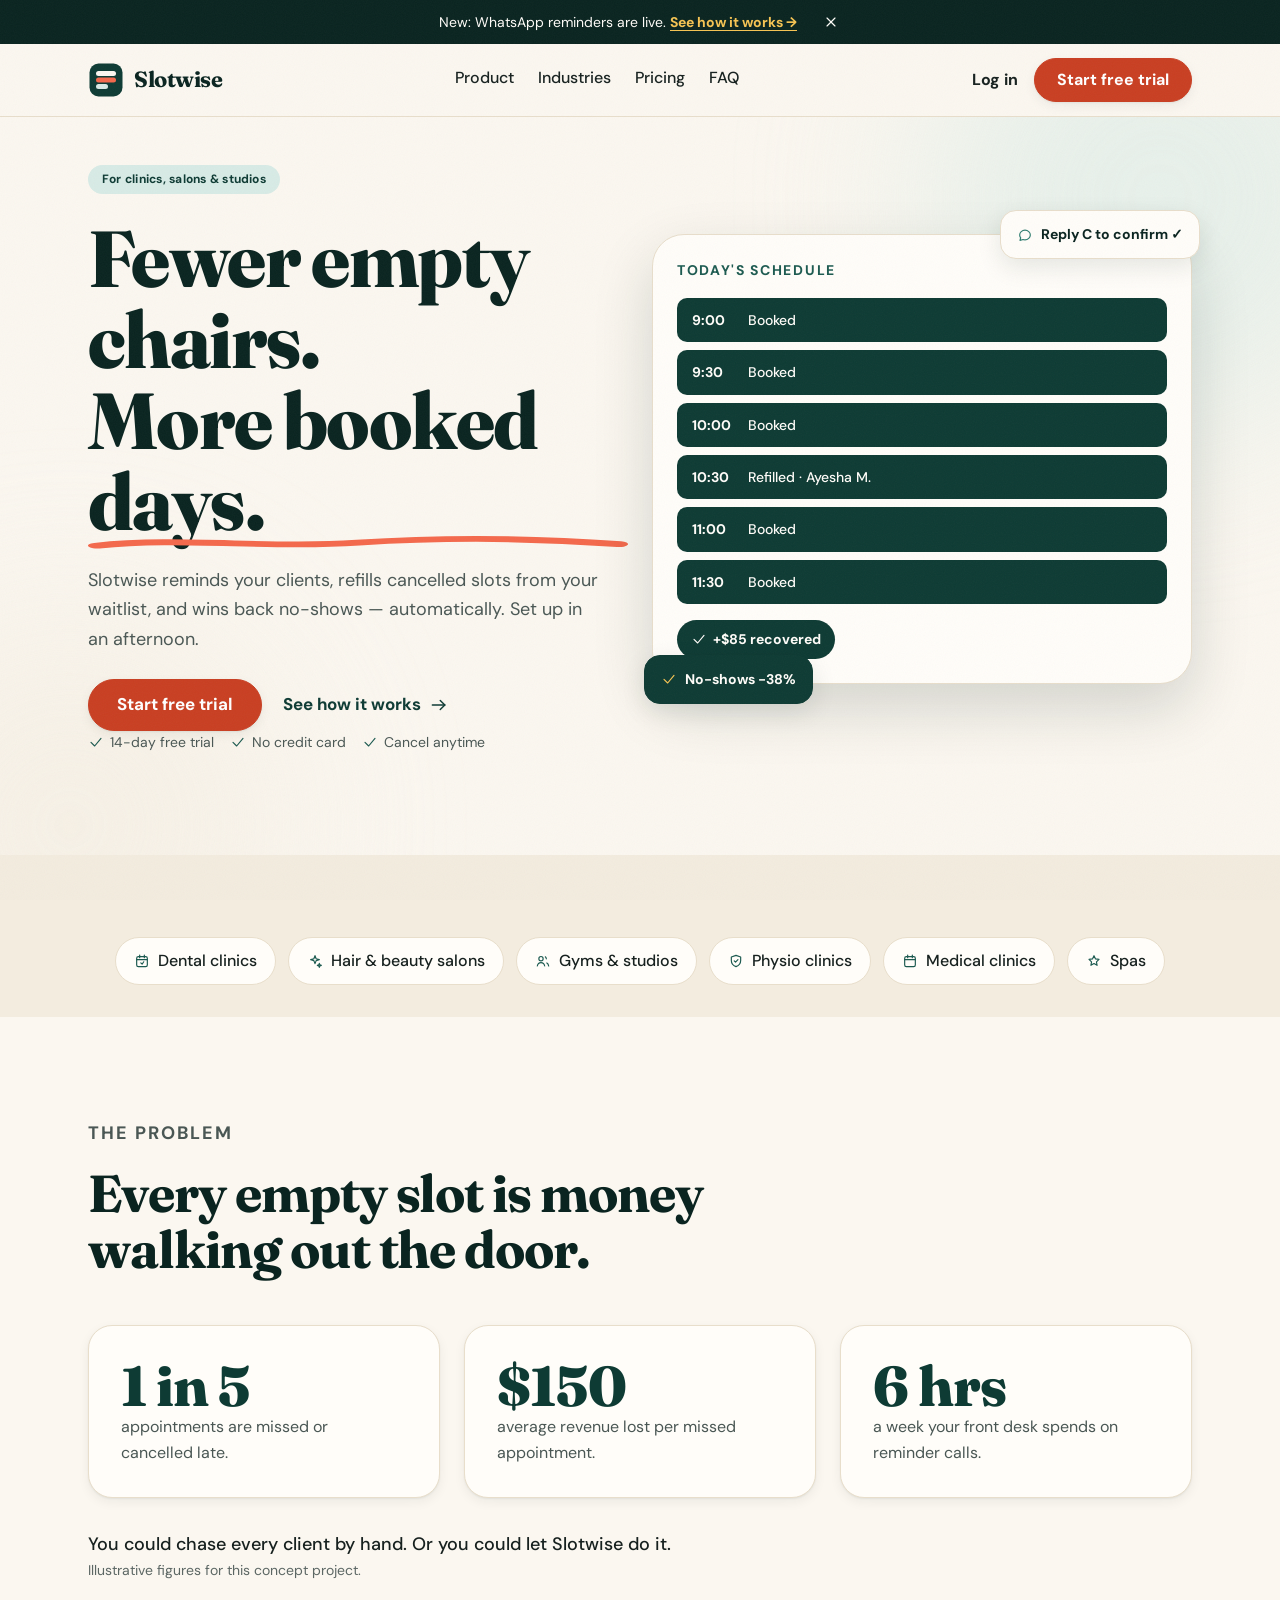
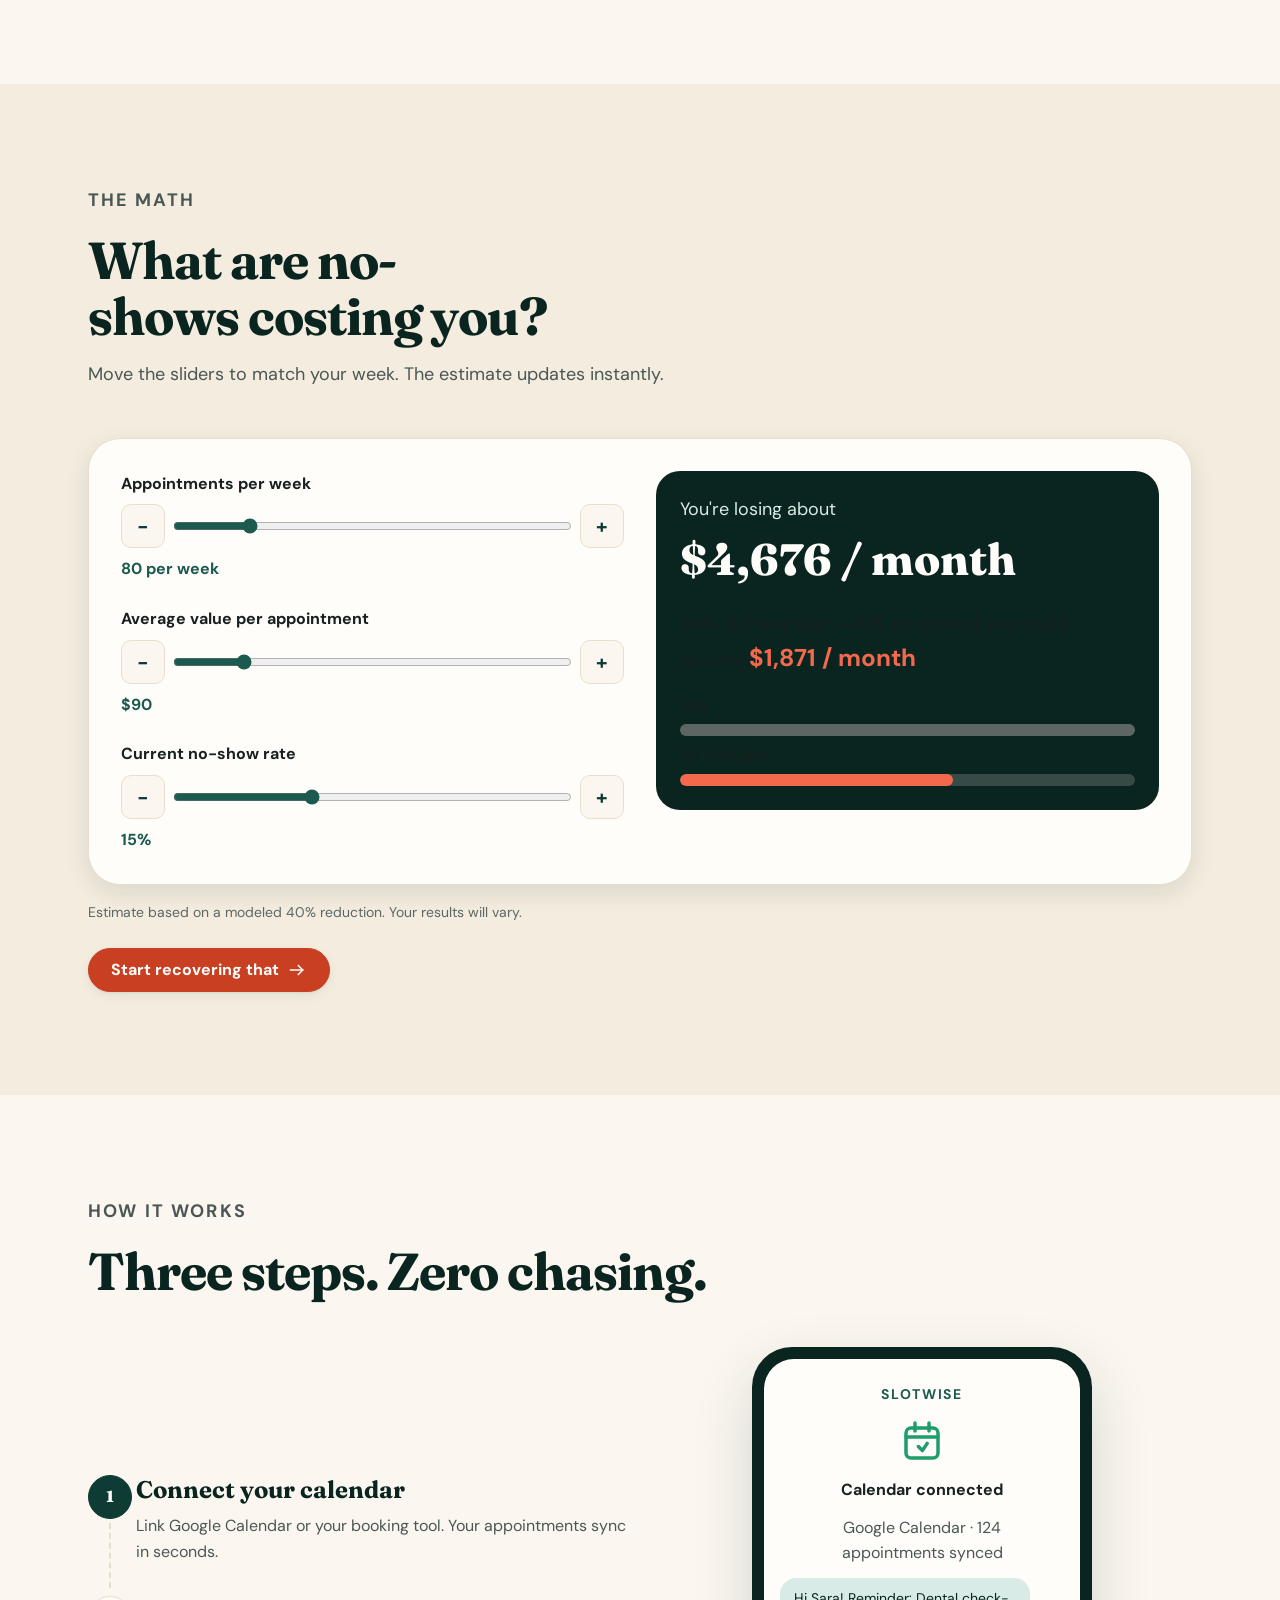
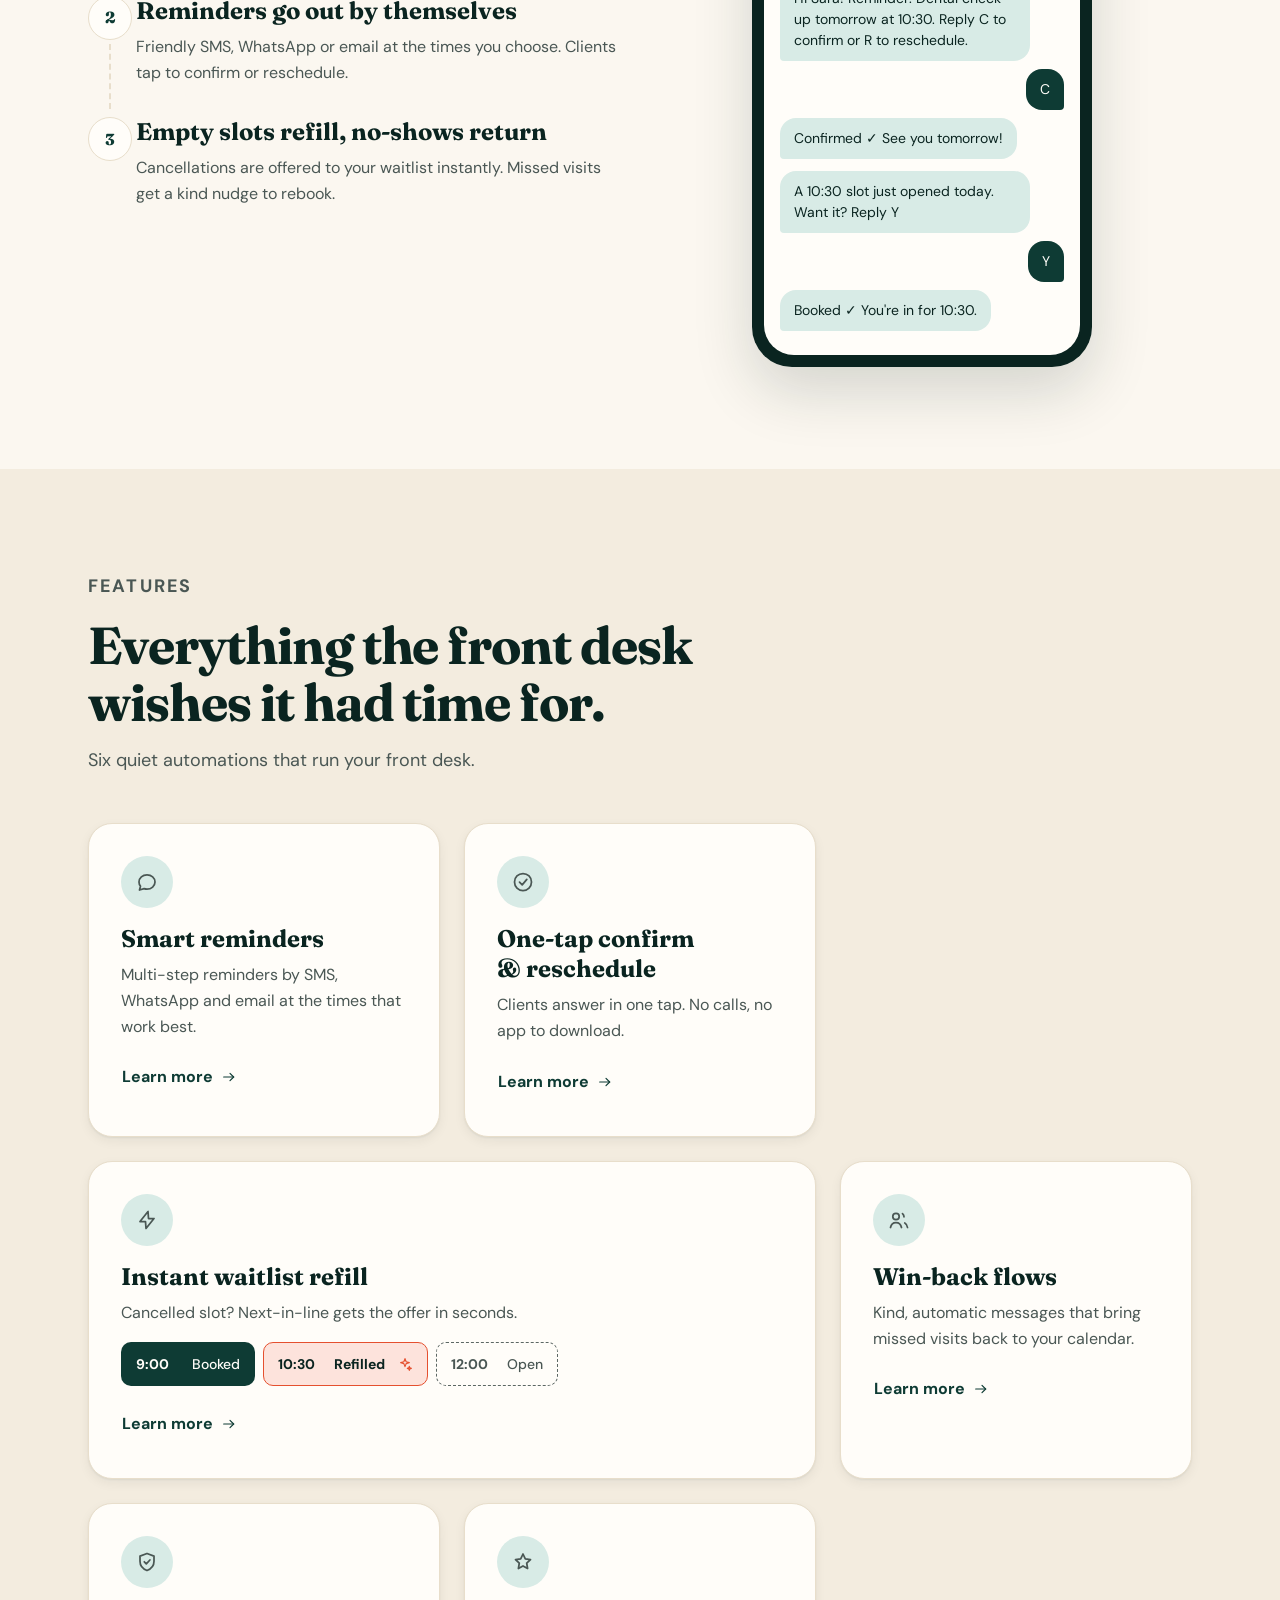
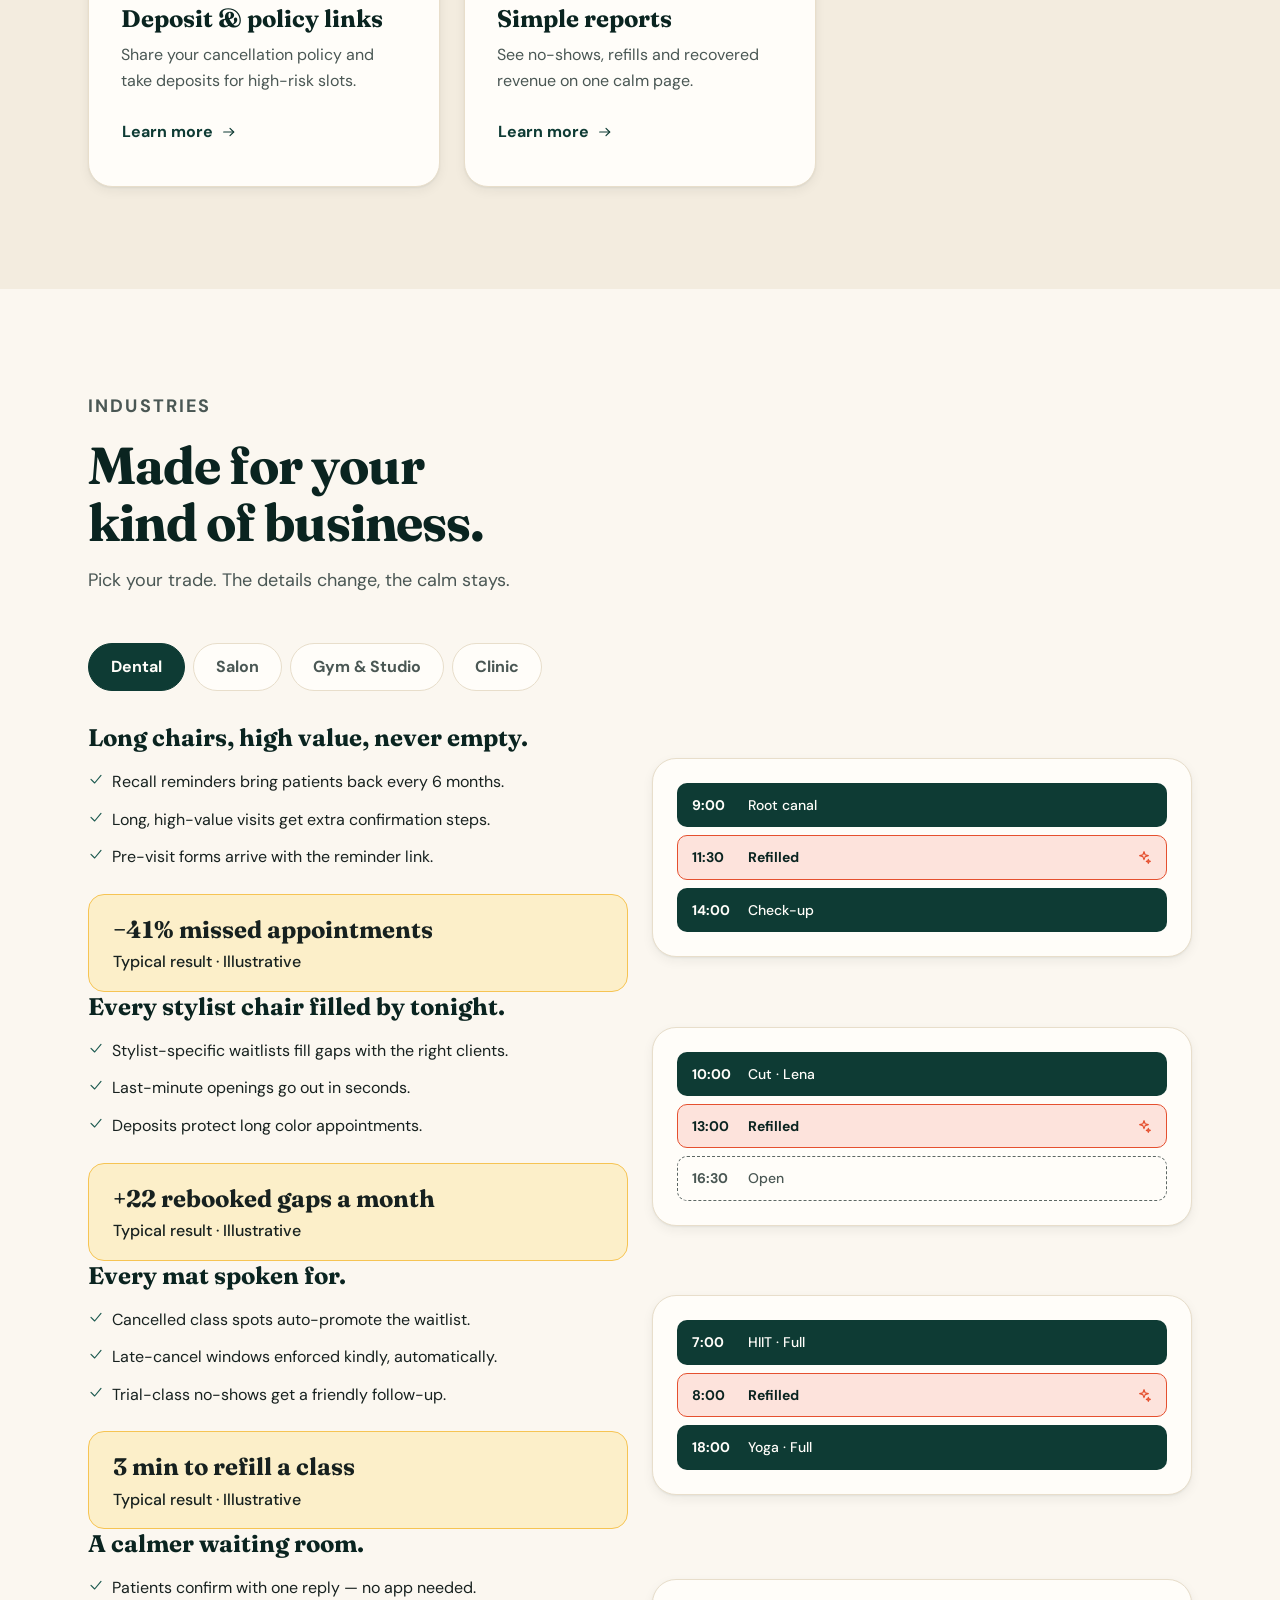
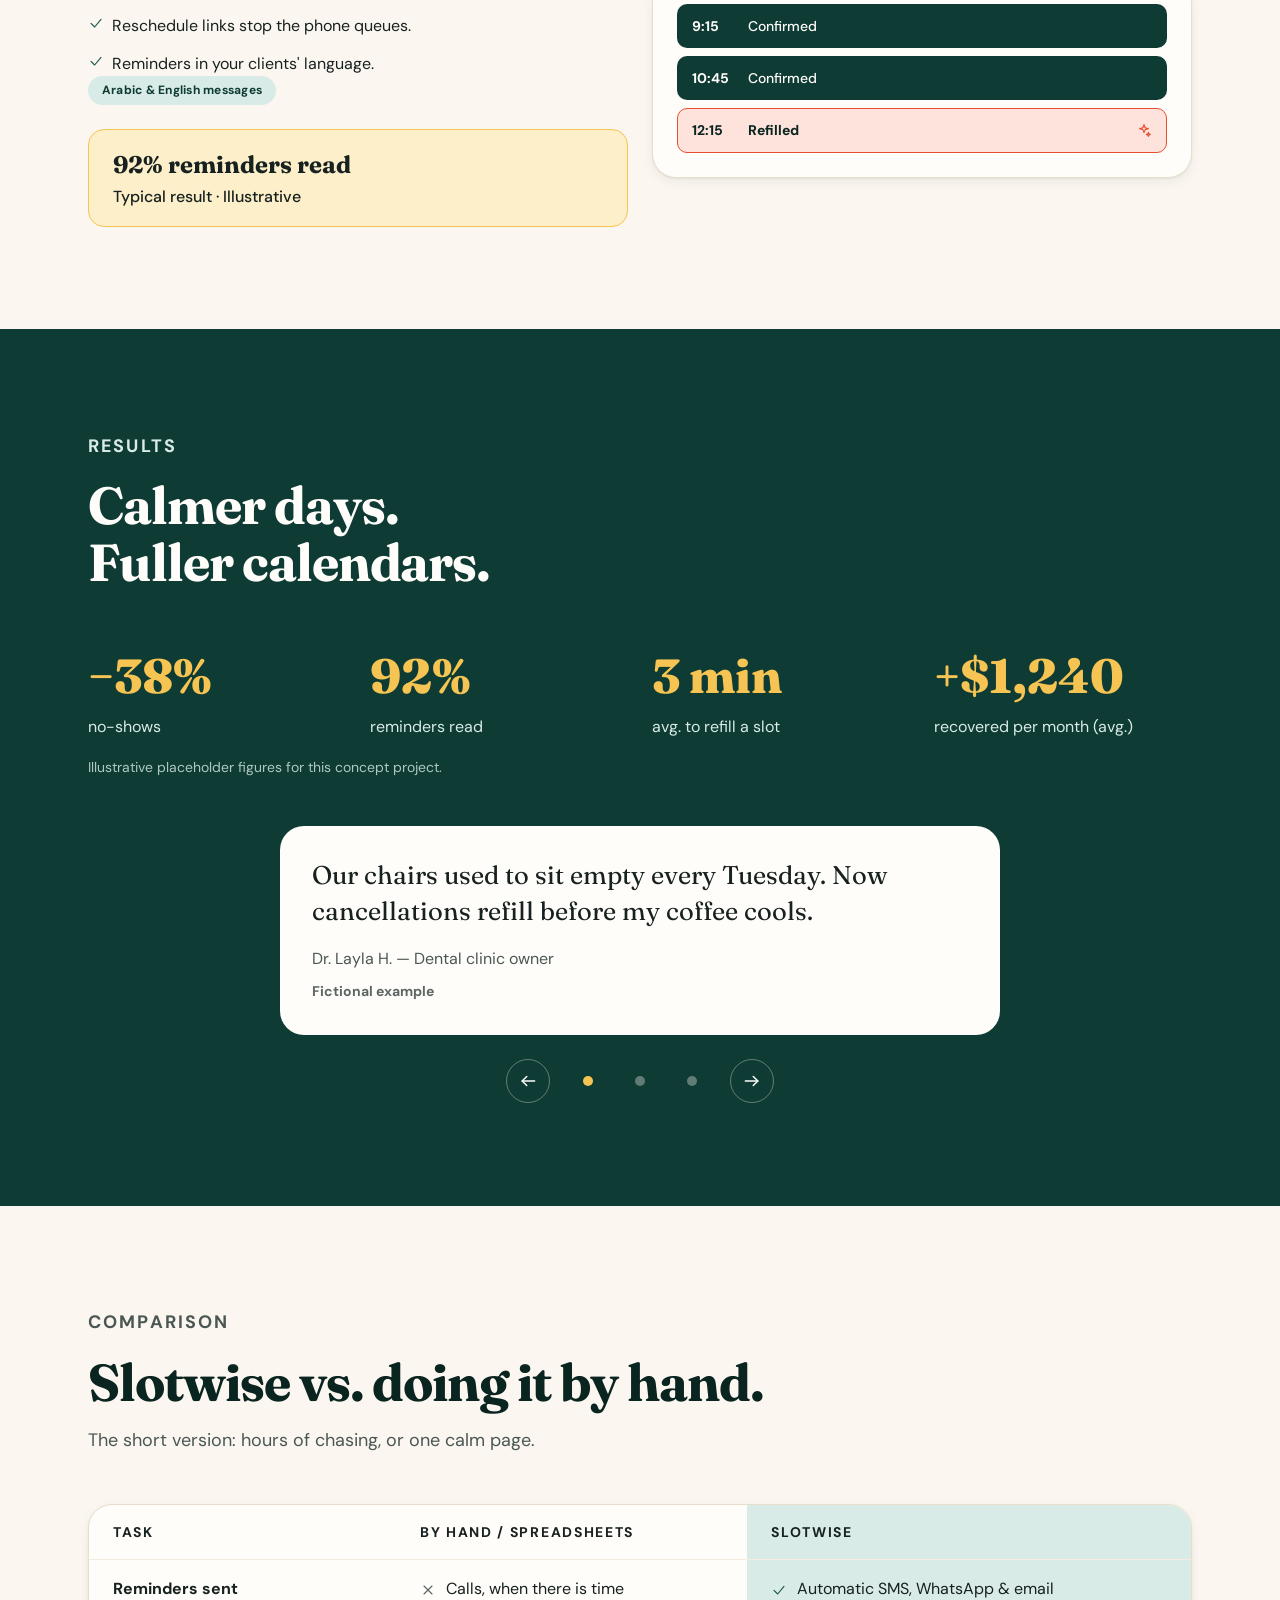
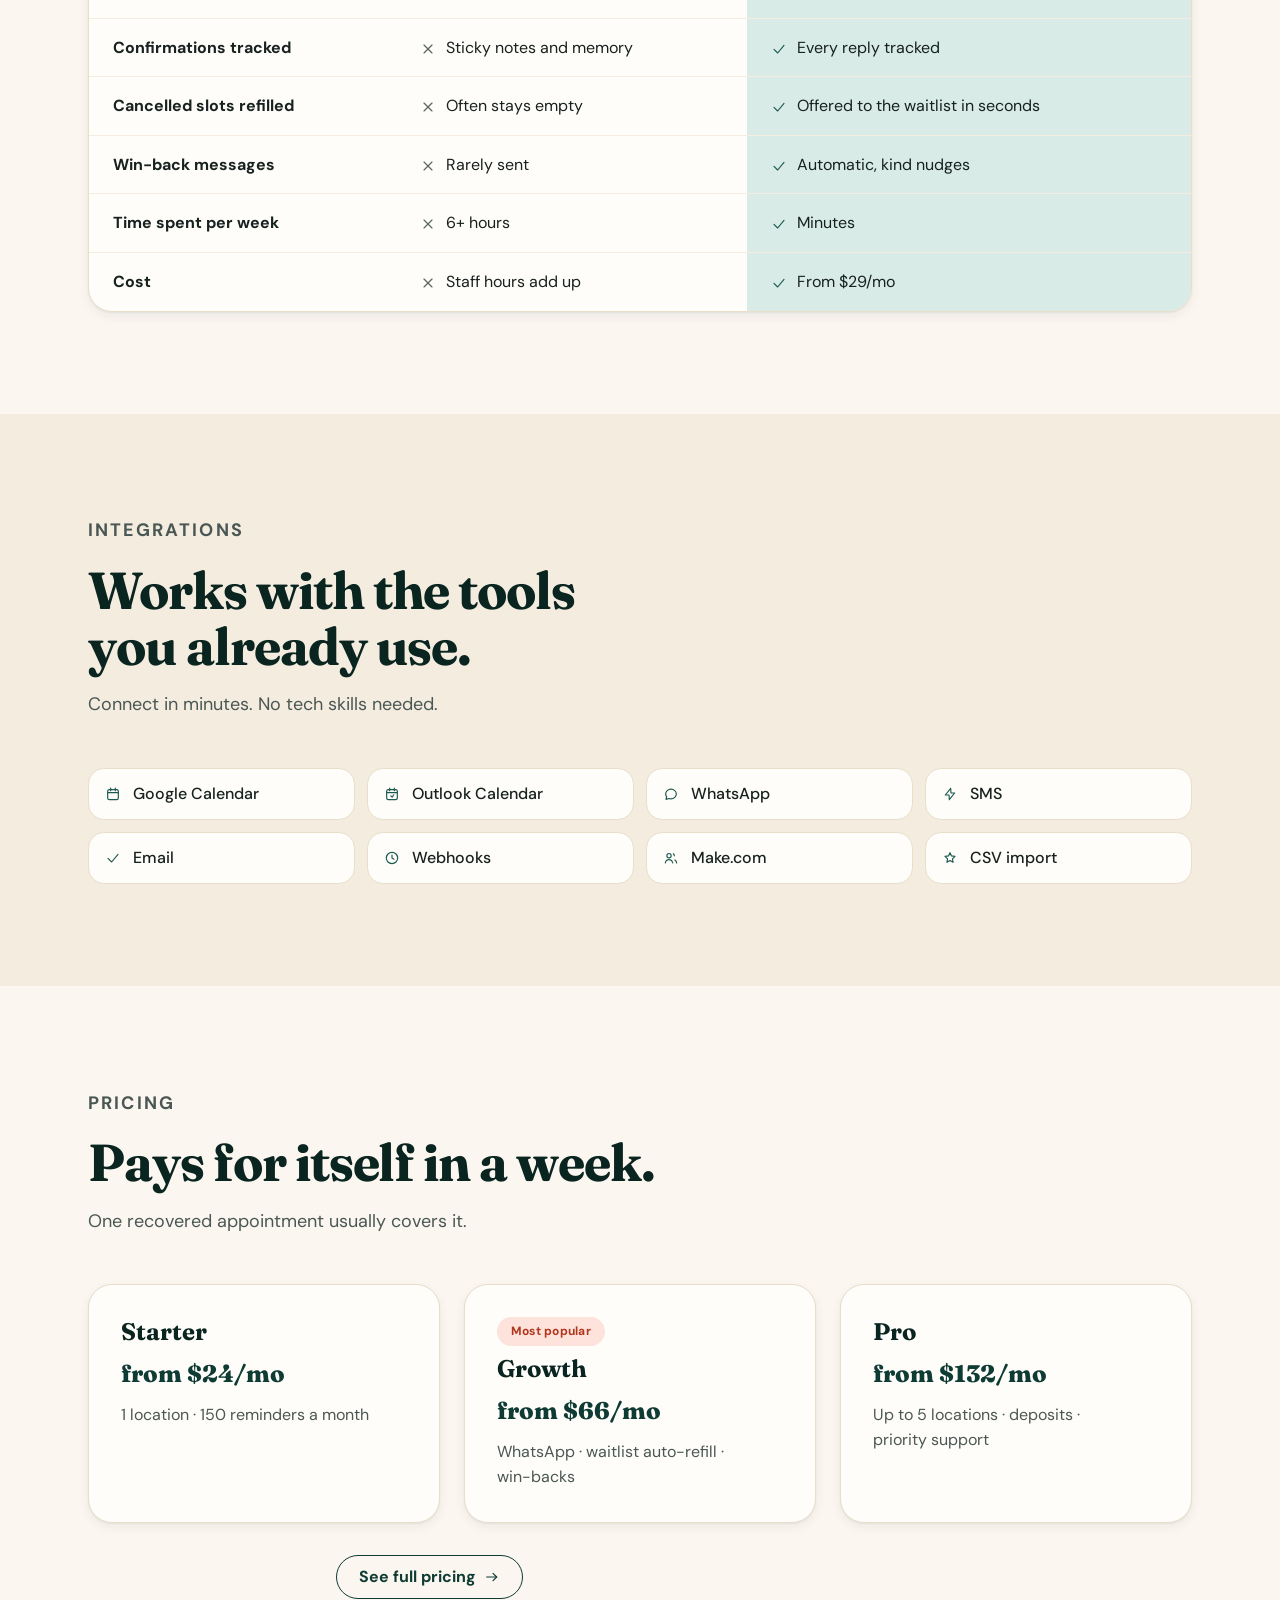
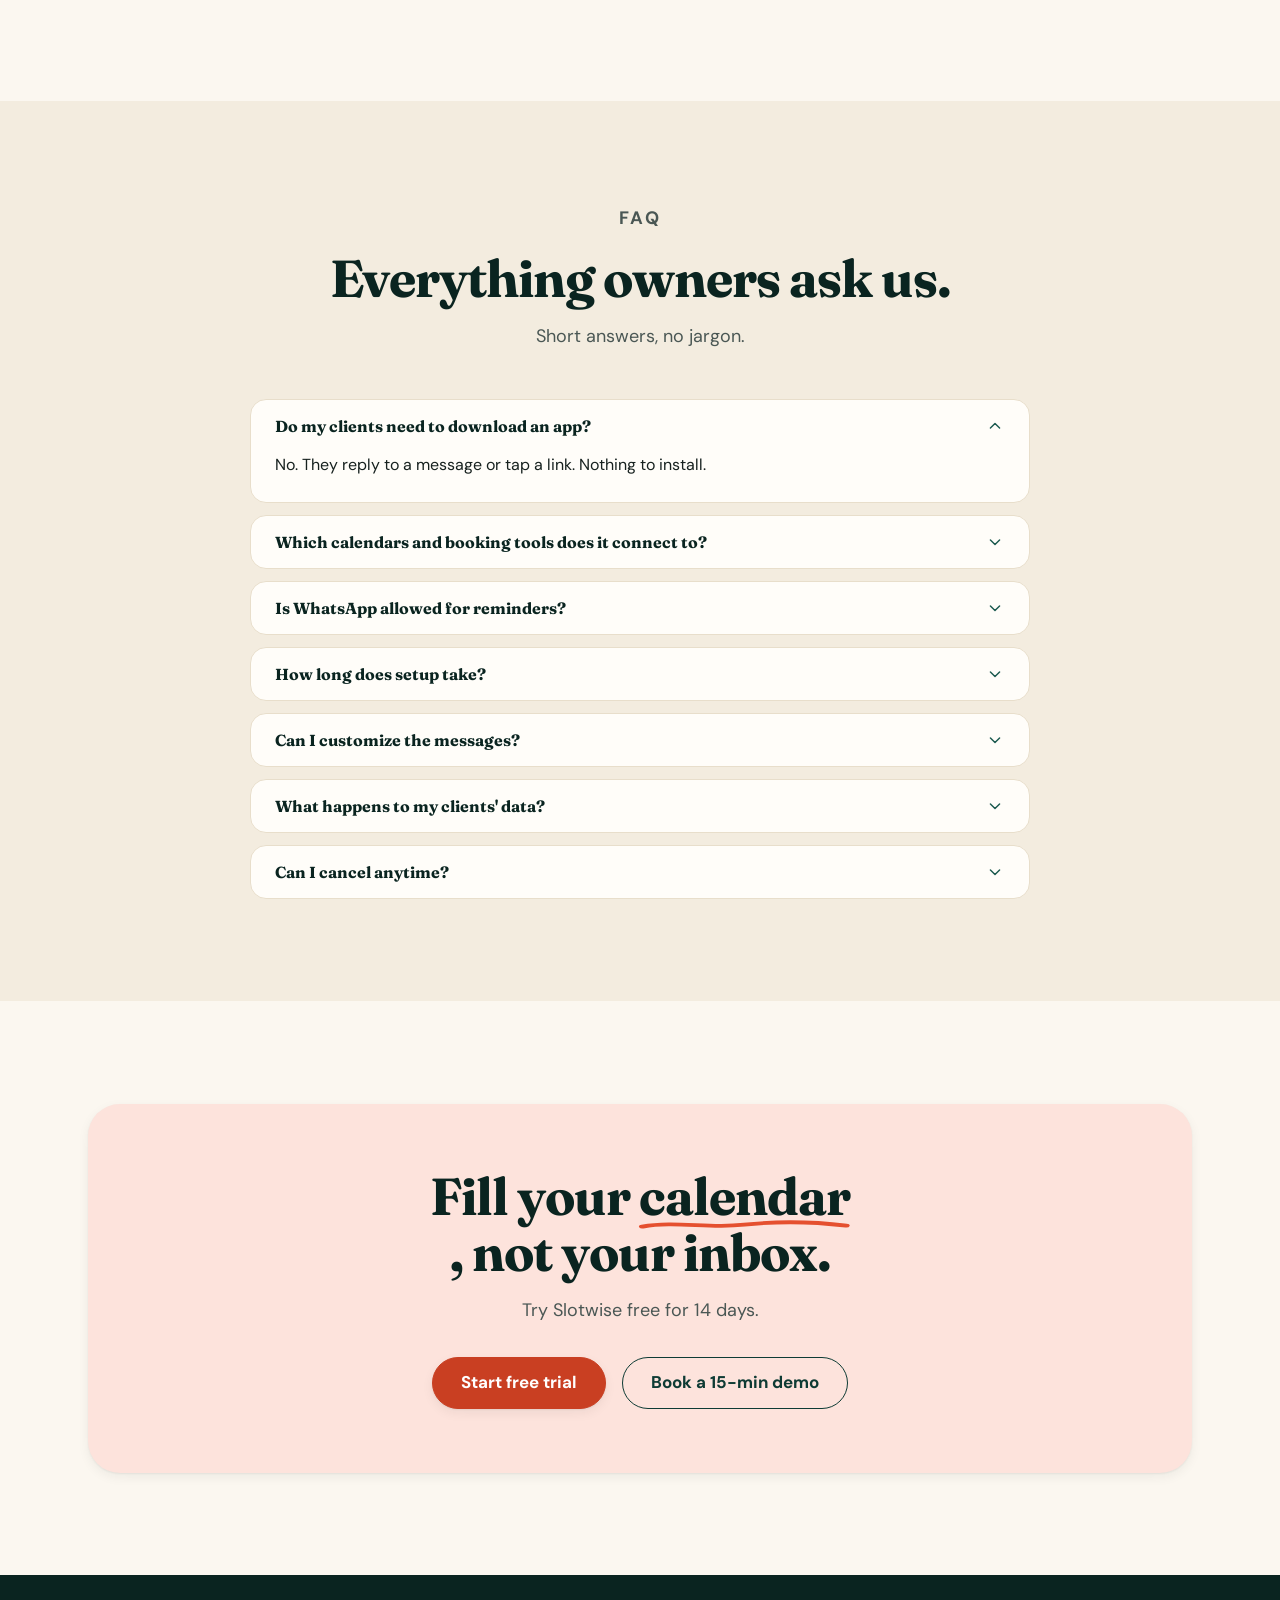
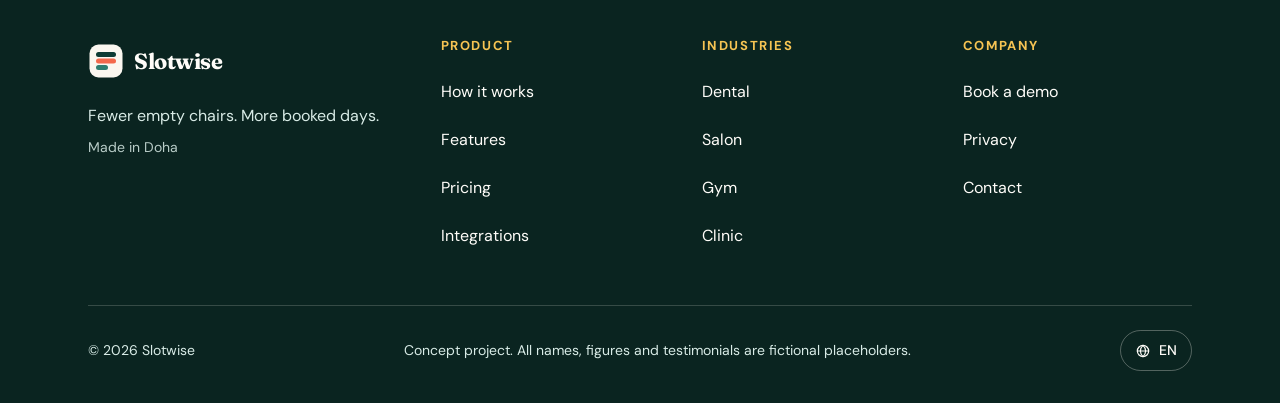
==== index.html @ ea9d2656 "Slotwise concept site: phases 1-6 (static HTML/CSS/JS, Vercel-ready)" ====
<!doctype html>
<html lang="en">
  <head>
    <meta charset="utf-8" />
    <meta name="viewport" content="width=device-width, initial-scale=1" />
    <title>Slotwise — Cut no-shows and refill empty slots automatically</title>
    <meta
      name="description"
      content="Slotwise reminds your clients, refills cancelled slots from your waitlist, and wins back no-shows — automatically."
    />
    <meta name="theme-color" content="#0E3B34" />
    <script>
      document.documentElement.classList.add("js");
    </script>
    <link rel="icon" type="image/svg+xml" href="assets/img/favicon.svg" />
    <link rel="apple-touch-icon" href="assets/img/apple-touch-icon.png" />
    <link rel="manifest" href="site.webmanifest" />
    <link rel="canonical" href="https://slotwise.vercel.app/" />
    <meta property="og:type" content="website" />
    <meta property="og:site_name" content="Slotwise" />
    <meta property="og:title" content="Slotwise — Cut no-shows and refill empty slots automatically" />
    <meta
      property="og:description"
      content="Slotwise reminds your clients, refills cancelled slots from your waitlist, and wins back no-shows — automatically."
    />
    <meta property="og:url" content="https://slotwise.vercel.app/" />
    <meta property="og:image" content="https://slotwise.vercel.app/assets/img/og-image.png" />
    <meta property="og:image:width" content="1200" />
    <meta property="og:image:height" content="630" />
    <meta property="og:image:alt" content="Slotwise — fewer empty chairs, more booked days." />
    <meta name="twitter:card" content="summary_large_image" />
    <meta name="twitter:title" content="Slotwise — Cut no-shows and refill empty slots automatically" />
    <meta
      name="twitter:description"
      content="Slotwise reminds your clients, refills cancelled slots from your waitlist, and wins back no-shows — automatically."
    />
    <meta name="twitter:image" content="https://slotwise.vercel.app/assets/img/og-image.png" />
    <link rel="preconnect" href="https://fonts.googleapis.com" />
    <link rel="preconnect" href="https://fonts.gstatic.com" crossorigin />
    <link
      href="https://fonts.googleapis.com/css2?family=DM+Sans:wght@400;500;700&family=Fraunces:opsz,wght@9..144,600;9..144,700;9..144,800&display=swap"
      rel="stylesheet"
    />
    <link rel="stylesheet" href="assets/css/tokens.css" />
    <link rel="stylesheet" href="assets/css/base.css" />
    <link rel="stylesheet" href="assets/css/layout.css" />
    <link rel="stylesheet" href="assets/css/components.css" />
    <link rel="stylesheet" href="assets/css/sections.css" />
    <link rel="stylesheet" href="assets/css/pages.css" />
    <script type="module" defer src="assets/js/main.js"></script>
    <script type="application/ld+json">
      {
        "@context": "https://schema.org",
        "@type": "FAQPage",
        "mainEntity": [
          {
            "@type": "Question",
            "name": "Do my clients need to download an app?",
            "acceptedAnswer": {
              "@type": "Answer",
              "text": "No. They reply to a message or tap a link. Nothing to install."
            }
          },
          {
            "@type": "Question",
            "name": "Which calendars and booking tools does it connect to?",
            "acceptedAnswer": {
              "@type": "Answer",
              "text": "Google Calendar and Outlook today, plus CSV import and webhooks for anything else."
            }
          },
          {
            "@type": "Question",
            "name": "Is WhatsApp allowed for reminders?",
            "acceptedAnswer": {
              "@type": "Answer",
              "text": "Yes, using approved message templates through the official business channels."
            }
          },
          {
            "@type": "Question",
            "name": "How long does setup take?",
            "acceptedAnswer": {
              "@type": "Answer",
              "text": "Most businesses are live in an afternoon. Connect a calendar, set your timings, done."
            }
          },
          {
            "@type": "Question",
            "name": "Can I customize the messages?",
            "acceptedAnswer": {
              "@type": "Answer",
              "text": "Yes. Tone, wording, language and timing are all yours to set."
            }
          },
          {
            "@type": "Question",
            "name": "What happens to my clients' data?",
            "acceptedAnswer": {
              "@type": "Answer",
              "text": "It's encrypted in transit and at rest. You can export or delete it any time."
            }
          },
          {
            "@type": "Question",
            "name": "Can I cancel anytime?",
            "acceptedAnswer": { "@type": "Answer", "text": "Yes. No contracts and no lock-in." }
          }
        ]
      }
    </script>
    <script type="application/ld+json">
      {
        "@context": "https://schema.org",
        "@type": "Organization",
        "name": "Slotwise",
        "url": "https://slotwise.vercel.app/",
        "logo": "https://slotwise.vercel.app/assets/img/favicon.svg"
      }
    </script>
    <script type="application/ld+json">
      {
        "@context": "https://schema.org",
        "@type": "SoftwareApplication",
        "name": "Slotwise",
        "applicationCategory": "BusinessApplication",
        "operatingSystem": "Web",
        "url": "https://slotwise.vercel.app/",
        "description": "Automatic reminders, waitlist refills and win-backs for appointment-based local businesses.",
        "offers": {
          "@type": "Offer",
          "price": "29",
          "priceCurrency": "USD"
        }
      }
    </script>
  </head>
  <body>
    <a class="skip-link" href="#main">Skip to content</a>
    <div data-nav-sentinel aria-hidden="true"></div>

    <div class="announce" data-announce>
      <div class="announce__inner">
        <p>New: WhatsApp reminders are live. <a href="#features">See how it works →</a></p>
        <button
          class="announce__close"
          type="button"
          data-announce-close
          aria-label="Dismiss announcement"
        >
          <svg class="icon icon--sm" aria-hidden="true">
            <use href="assets/icons/sprite.svg#x" />
          </svg>
        </button>
      </div>
    </div>

    <header class="site-nav" data-site-nav>
      <div class="container site-nav__inner">
        <a class="brand" href="/" aria-label="Slotwise home">
          <svg class="brand__mark" viewBox="0 0 36 36" aria-hidden="true">
            <rect x="1.5" y="1.5" width="33" height="33" rx="9" fill="#0E3B34" />
            <rect x="8" y="9" width="20" height="5" rx="2.5" fill="#FBF7F0" />
            <rect x="8" y="15.5" width="20" height="5" rx="2.5" fill="#F4694C" />
            <rect x="8" y="22" width="12" height="5" rx="2.5" fill="#D8EBE6" />
          </svg>
          <span class="brand__word" data-brand-name>Slotwise</span>
        </a>

        <nav aria-label="Primary">
          <ul class="site-nav__links">
            <li><a class="site-nav__link" href="/#how">Product</a></li>
            <li><a class="site-nav__link" href="/#industries">Industries</a></li>
            <li><a class="site-nav__link" href="/pricing.html">Pricing</a></li>
            <li><a class="site-nav__link" href="/#faq">FAQ</a></li>
          </ul>
        </nav>

        <div class="site-nav__actions">
          <a class="site-nav__login" href="#">Log in</a>
          <a class="btn btn--primary" href="/book-demo.html?plan=trial">Start free trial</a>
        </div>

        <button
          class="site-nav__toggle"
          type="button"
          data-drawer-open
          aria-expanded="false"
          aria-controls="mobile-drawer"
          aria-label="Open menu"
        >
          <svg class="icon" aria-hidden="true">
            <use href="assets/icons/sprite.svg#menu" />
          </svg>
        </button>
      </div>
    </header>

    <div class="drawer" data-drawer hidden>
      <div class="drawer__backdrop" data-drawer-backdrop></div>
      <div
        class="drawer__panel"
        data-drawer-panel
        role="dialog"
        aria-modal="true"
        aria-label="Menu"
        id="mobile-drawer"
      >
        <div class="drawer__head">
          <a class="brand" href="/" aria-label="Slotwise home">
            <svg class="brand__mark" viewBox="0 0 36 36" aria-hidden="true">
              <rect x="1.5" y="1.5" width="33" height="33" rx="9" fill="#0E3B34" />
              <rect x="8" y="9" width="20" height="5" rx="2.5" fill="#FBF7F0" />
              <rect x="8" y="15.5" width="20" height="5" rx="2.5" fill="#F4694C" />
              <rect x="8" y="22" width="12" height="5" rx="2.5" fill="#D8EBE6" />
            </svg>
            <span class="brand__word" data-brand-name>Slotwise</span>
          </a>
          <button
            class="drawer__close"
            type="button"
            data-drawer-close
            aria-label="Close menu"
          >
            <svg class="icon" aria-hidden="true">
              <use href="assets/icons/sprite.svg#x" />
            </svg>
          </button>
        </div>
        <nav class="drawer__nav" aria-label="Mobile">
          <a class="drawer__link" href="/#how">Product</a>
          <a class="drawer__link" href="/#industries">Industries</a>
          <a class="drawer__link" href="/pricing.html">Pricing</a>
          <a class="drawer__link" href="/#faq">FAQ</a>
        </nav>
        <div class="drawer__foot">
          <a class="btn btn--primary btn--large" href="/book-demo.html?plan=trial"
            >Start free trial</a
          >
          <a class="btn btn--secondary" href="#">Log in</a>
        </div>
      </div>
    </div>

    <main id="main">
      <!-- Hero -->
      <section class="hero" aria-labelledby="hero-title">
        <div class="hero__blobs" aria-hidden="true"></div>
        <div class="container split">
          <div class="hero__copy">
            <p><span class="badge">For clinics, salons &amp; studios</span></p>
            <h1 id="hero-title">
              Fewer empty chairs.
              <span class="squiggle"
                >More booked days.<svg
                  viewBox="0 0 120 12"
                  preserveAspectRatio="none"
                  aria-hidden="true"
                >
                  <path
                    d="M2 8C20 2 40 10 60 6s40-3 58 1"
                    fill="none"
                    stroke="#F4694C"
                    stroke-width="4"
                    stroke-linecap="round"
                  /></svg
              ></span>
            </h1>
            <p class="hero__sub">
              Slotwise reminds your clients, refills cancelled slots from your
              waitlist, and wins back no-shows — automatically. Set up in an
              afternoon.
            </p>
            <div class="hero__ctas">
              <a class="btn btn--primary btn--large" href="/book-demo.html?plan=trial"
                >Start free trial</a
              >
              <a class="btn btn--ghost btn--large" href="#how"
                >See how it works
                <svg class="icon" aria-hidden="true">
                  <use href="assets/icons/sprite.svg#arrow-right" /></svg
              ></a>
            </div>
            <ul class="micro-trust">
              <li>
                <svg class="icon icon--sm" aria-hidden="true">
                  <use href="assets/icons/sprite.svg#check" />
                </svg>
                14-day free trial
              </li>
              <li>
                <svg class="icon icon--sm" aria-hidden="true">
                  <use href="assets/icons/sprite.svg#check" />
                </svg>
                No credit card
              </li>
              <li>
                <svg class="icon icon--sm" aria-hidden="true">
                  <use href="assets/icons/sprite.svg#check" />
                </svg>
                Cancel anytime
              </li>
            </ul>
          </div>
          <div class="hero__visual">
            <div class="schedule" role="img" aria-label="Illustration: today's schedule where a cancelled 10:30 slot is refilled by Ayesha M., recovering 85 dollars.">
              <p class="schedule__title">Today's schedule</p>
              <ul class="schedule__list">
                <li class="slot slot--booked">
                  <span class="slot__time">9:00</span><span>Booked</span>
                </li>
                <li class="slot slot--booked">
                  <span class="slot__time">9:30</span><span>Booked</span>
                </li>
                <li class="slot slot--booked">
                  <span class="slot__time">10:00</span><span>Booked</span>
                </li>
                <li class="slot slot--refilled">
                  <span class="slot__time">10:30</span><span>Refilled · Ayesha M.</span>
                  <svg class="icon icon--sm" aria-hidden="true">
                    <use href="assets/icons/sprite.svg#sparkles" />
                  </svg>
                </li>
                <li class="slot slot--booked">
                  <span class="slot__time">11:00</span><span>Booked</span>
                </li>
                <li class="slot slot--booked">
                  <span class="slot__time">11:30</span><span>Booked</span>
                </li>
              </ul>
              <p class="recovered-tag">
                <svg class="icon icon--sm" aria-hidden="true">
                  <use href="assets/icons/sprite.svg#check" />
                </svg>
                +$85 recovered
              </p>
            </div>
            <p class="float-card float-card--bubble" aria-hidden="true">
              <svg class="icon icon--sm" aria-hidden="true">
                <use href="assets/icons/sprite.svg#message-circle" />
              </svg>
              Reply C to confirm ✓
            </p>
            <p class="float-card float-card--stat" aria-hidden="true">
              <svg class="icon icon--sm" aria-hidden="true">
                <use href="assets/icons/sprite.svg#check" />
              </svg>
              No-shows −38%
            </p>
          </div>
        </div>
      </section>

      <!-- Trust strip -->
      <section class="section section--tight section--alt" aria-label="Who Slotwise is for">
        <div class="container trust">
          <p>Built for appointment-based businesses like</p>
          <ul class="chip-row">
            <li class="chip">
              <svg class="icon icon--sm" aria-hidden="true">
                <use href="assets/icons/sprite.svg#calendar-check" />
              </svg>
              Dental clinics
            </li>
            <li class="chip">
              <svg class="icon icon--sm" aria-hidden="true">
                <use href="assets/icons/sprite.svg#sparkles" />
              </svg>
              Hair &amp; beauty salons
            </li>
            <li class="chip">
              <svg class="icon icon--sm" aria-hidden="true">
                <use href="assets/icons/sprite.svg#users" />
              </svg>
              Gyms &amp; studios
            </li>
            <li class="chip">
              <svg class="icon icon--sm" aria-hidden="true">
                <use href="assets/icons/sprite.svg#shield-check" />
              </svg>
              Physio clinics
            </li>
            <li class="chip">
              <svg class="icon icon--sm" aria-hidden="true">
                <use href="assets/icons/sprite.svg#calendar" />
              </svg>
              Medical clinics
            </li>
            <li class="chip">
              <svg class="icon icon--sm" aria-hidden="true">
                <use href="assets/icons/sprite.svg#star" />
              </svg>
              Spas
            </li>
          </ul>
        </div>
      </section>

      <!-- Problem -->
      <section class="section" aria-labelledby="problem-title">
        <div class="container">
          <div class="section-head">
            <p class="eyebrow">The problem</p>
            <h2 id="problem-title">Every empty slot is money walking out the door.</h2>
          </div>
          <div class="grid grid--3">
            <article class="card">
              <p class="stat-num">1 in 5</p>
              <p class="text-secondary">appointments are missed or cancelled late.</p>
            </article>
            <article class="card">
              <p class="stat-num">$150</p>
              <p class="text-secondary">average revenue lost per missed appointment.</p>
            </article>
            <article class="card">
              <p class="stat-num">6 hrs</p>
              <p class="text-secondary">a week your front desk spends on reminder calls.</p>
            </article>
          </div>
          <p class="problem-lead">
            You could chase every client by hand. Or you could let Slotwise do it.
          </p>
          <p class="footnote">Illustrative figures for this concept project.</p>
        </div>
      </section>

      <!-- Calculator -->
      <section class="section section--alt" aria-labelledby="calc-title">
        <div class="container">
          <div class="section-head">
            <p class="eyebrow">The math</p>
            <h2 id="calc-title">What are no-shows costing you?</h2>
            <p>Move the sliders to match your week. The estimate updates instantly.</p>
          </div>
          <div class="calc" data-calculator>
            <div class="calc__inputs">
              <div class="calc__field">
                <label class="calc__label" for="calc-appts">Appointments per week</label>
                <div class="calc__control">
                  <button class="stepper" type="button" data-calc-step="appts|-1" aria-label="Fewer appointments">−</button>
                  <input
                    type="range"
                    id="calc-appts"
                    min="10"
                    max="400"
                    step="1"
                    value="80"
                    aria-valuetext="80 per week"
                  />
                  <button class="stepper" type="button" data-calc-step="appts|1" aria-label="More appointments">+</button>
                </div>
                <p class="calc__value" data-calc-readout="appts">80 per week</p>
              </div>
              <div class="calc__field">
                <label class="calc__label" for="calc-value">Average value per appointment</label>
                <div class="calc__control">
                  <button class="stepper" type="button" data-calc-step="value|-1" aria-label="Lower value">−</button>
                  <input
                    type="range"
                    id="calc-value"
                    min="10"
                    max="500"
                    step="5"
                    value="90"
                    aria-valuetext="$90"
                  />
                  <button class="stepper" type="button" data-calc-step="value|1" aria-label="Higher value">+</button>
                </div>
                <p class="calc__value" data-calc-readout="value">$90</p>
              </div>
              <div class="calc__field">
                <label class="calc__label" for="calc-rate">Current no-show rate</label>
                <div class="calc__control">
                  <button class="stepper" type="button" data-calc-step="rate|-1" aria-label="Lower no-show rate">−</button>
                  <input
                    type="range"
                    id="calc-rate"
                    min="2"
                    max="40"
                    step="1"
                    value="15"
                    aria-valuetext="15 percent"
                  />
                  <button class="stepper" type="button" data-calc-step="rate|1" aria-label="Higher no-show rate">+</button>
                </div>
                <p class="calc__value" data-calc-readout="rate">15%</p>
              </div>
            </div>
            <div>
              <div class="calc__result" aria-live="polite">
                <p class="calc__lost">
                  You're losing about <strong data-calc-lost>$4,676 / month</strong>
                </p>
                <p class="calc__recovered">
                  With Slotwise (est. −40% no-shows) you could recover
                  <strong data-calc-recovered>$1,871 / month</strong>
                </p>
                <div class="calc__bars" aria-hidden="true">
                  <p>Now</p>
                  <p class="calc__bar calc__bar--now"><span></span></p>
                  <p>With Slotwise</p>
                  <p class="calc__bar calc__bar--after"><span></span></p>
                </div>
              </div>
            </div>
          </div>
          <p class="footnote" style="margin-top: 16px">
            Estimate based on a modeled 40% reduction. Your results will vary.
          </p>
          <p class="calc__cta">
            <a class="btn btn--primary" href="/book-demo.html?plan=trial"
              >Start recovering that
              <svg class="icon" aria-hidden="true">
                <use href="assets/icons/sprite.svg#arrow-right" /></svg
            ></a>
          </p>
        </div>
      </section>

      <!-- How it works -->
      <section class="section" aria-labelledby="how-title" id="how">
        <div class="container">
          <div class="section-head">
            <p class="eyebrow">How it works</p>
            <h2 id="how-title">Three steps. Zero chasing.</h2>
          </div>
          <div class="split">
            <ol class="steps" data-steps>
              <li class="step is-active">
                <span class="step__marker" aria-hidden="true">1</span>
                <button class="step__button" type="button" data-step="1">
                  <h3>Connect your calendar</h3>
                  <p>Link Google Calendar or your booking tool. Your appointments sync in seconds.</p>
                </button>
              </li>
              <li class="step">
                <span class="step__marker" aria-hidden="true">2</span>
                <button class="step__button" type="button" data-step="2">
                  <h3>Reminders go out by themselves</h3>
                  <p>Friendly SMS, WhatsApp or email at the times you choose. Clients tap to confirm or reschedule.</p>
                </button>
              </li>
              <li class="step">
                <span class="step__marker" aria-hidden="true">3</span>
                <button class="step__button" type="button" data-step="3">
                  <h3>Empty slots refill, no-shows return</h3>
                  <p>Cancellations are offered to your waitlist instantly. Missed visits get a kind nudge to rebook.</p>
                </button>
              </li>
            </ol>
            <div class="phone" data-chat-phone>
              <div class="phone__screen">
                <p class="phone__title">Slotwise</p>
                <div class="connected" data-chat-screen="1">
                  <svg class="icon" aria-hidden="true">
                    <use href="assets/icons/sprite.svg#calendar-check" />
                  </svg>
                  <p><strong>Calendar connected</strong></p>
                  <p class="text-secondary">Google Calendar · 124 appointments synced</p>
                </div>
                <div class="chat" data-chat-screen="2" hidden>
                  <p class="bubble bubble--in">Hi Sara! Reminder: Dental check-up tomorrow at 10:30. Reply C to confirm or R to reschedule.</p>
                  <p class="bubble bubble--out">C</p>
                  <p class="bubble bubble--in">Confirmed ✓ See you tomorrow!</p>
                </div>
                <div class="chat" data-chat-screen="3" hidden>
                  <p class="bubble bubble--in">A 10:30 slot just opened today. Want it? Reply Y</p>
                  <p class="bubble bubble--out">Y</p>
                  <p class="bubble bubble--in">Booked ✓ You're in for 10:30.</p>
                </div>
                <p class="visually-hidden">
                  Transcript: connect your calendar; clients confirm reminders by reply; waitlist offers refill cancelled slots.
                </p>
              </div>
            </div>
          </div>
        </div>
      </section>

      <!-- Features -->
      <section class="section section--alt" aria-labelledby="features-title" id="features">
        <div class="container">
          <div class="section-head">
            <p class="eyebrow">Features</p>
            <h2 id="features-title">Everything the front desk wishes it had time for.</h2>
            <p>Six quiet automations that run your front desk.</p>
          </div>
          <div class="grid grid--3">
            <article class="card feature-card">
              <p class="feature-card__icon" aria-hidden="true">
                <svg class="icon"><use href="assets/icons/sprite.svg#message-circle" /></svg>
              </p>
              <h3>Smart reminders</h3>
              <p>Multi-step reminders by SMS, WhatsApp and email at the times that work best.</p>
              <a class="btn btn--ghost" href="#features">Learn more
                <svg class="icon icon--sm" aria-hidden="true">
                  <use href="assets/icons/sprite.svg#arrow-right" /></svg
              ></a>
            </article>
            <article class="card feature-card">
              <p class="feature-card__icon" aria-hidden="true">
                <svg class="icon"><use href="assets/icons/sprite.svg#check-circle" /></svg>
              </p>
              <h3>One-tap confirm &amp; reschedule</h3>
              <p>Clients answer in one tap. No calls, no app to download.</p>
              <a class="btn btn--ghost" href="#features">Learn more
                <svg class="icon icon--sm" aria-hidden="true">
                  <use href="assets/icons/sprite.svg#arrow-right" /></svg
              ></a>
            </article>
            <article class="card feature-card feature-card--wide">
              <p class="feature-card__icon" aria-hidden="true">
                <svg class="icon"><use href="assets/icons/sprite.svg#zap" /></svg>
              </p>
              <h3>Instant waitlist refill</h3>
              <p>Cancelled slot? Next-in-line gets the offer in seconds.</p>
              <ul class="mini-slots" aria-hidden="true">
                <li class="slot slot--booked"><span class="slot__time">9:00</span><span>Booked</span></li>
                <li class="slot slot--refilled">
                  <span class="slot__time">10:30</span><span>Refilled</span>
                  <svg class="icon icon--sm" aria-hidden="true">
                    <use href="assets/icons/sprite.svg#sparkles" />
                  </svg>
                </li>
                <li class="slot slot--open"><span class="slot__time">12:00</span><span>Open</span></li>
              </ul>
              <a class="btn btn--ghost" href="#features">Learn more
                <svg class="icon icon--sm" aria-hidden="true">
                  <use href="assets/icons/sprite.svg#arrow-right" /></svg
              ></a>
            </article>
            <article class="card feature-card">
              <p class="feature-card__icon" aria-hidden="true">
                <svg class="icon"><use href="assets/icons/sprite.svg#users" /></svg>
              </p>
              <h3>Win-back flows</h3>
              <p>Kind, automatic messages that bring missed visits back to your calendar.</p>
              <a class="btn btn--ghost" href="#features">Learn more
                <svg class="icon icon--sm" aria-hidden="true">
                  <use href="assets/icons/sprite.svg#arrow-right" /></svg
              ></a>
            </article>
            <article class="card feature-card">
              <p class="feature-card__icon" aria-hidden="true">
                <svg class="icon"><use href="assets/icons/sprite.svg#shield-check" /></svg>
              </p>
              <h3>Deposit &amp; policy links</h3>
              <p>Share your cancellation policy and take deposits for high-risk slots.</p>
              <a class="btn btn--ghost" href="#features">Learn more
                <svg class="icon icon--sm" aria-hidden="true">
                  <use href="assets/icons/sprite.svg#arrow-right" /></svg
              ></a>
            </article>
            <article class="card feature-card">
              <p class="feature-card__icon" aria-hidden="true">
                <svg class="icon"><use href="assets/icons/sprite.svg#star" /></svg>
              </p>
              <h3>Simple reports</h3>
              <p>See no-shows, refills and recovered revenue on one calm page.</p>
              <a class="btn btn--ghost" href="#features">Learn more
                <svg class="icon icon--sm" aria-hidden="true">
                  <use href="assets/icons/sprite.svg#arrow-right" /></svg
              ></a>
            </article>
          </div>
        </div>
      </section>

      <!-- Industries -->
      <section class="section" aria-labelledby="industries-title" id="industries">
        <div class="container">
          <div class="section-head">
            <p class="eyebrow">Industries</p>
            <h2 id="industries-title">Made for your kind of business.</h2>
            <p>Pick your trade. The details change, the calm stays.</p>
          </div>
          <div class="tabs" role="tablist" aria-label="Industries" data-tabs>
            <button class="tab" type="button" role="tab" id="tab-dental" aria-selected="true" aria-controls="panel-dental" data-tab="dental">Dental</button>
            <button class="tab" type="button" role="tab" id="tab-salon" aria-selected="false" aria-controls="panel-salon" data-tab="salon" tabindex="-1">Salon</button>
            <button class="tab" type="button" role="tab" id="tab-gym" aria-selected="false" aria-controls="panel-gym" data-tab="gym" tabindex="-1">Gym &amp; Studio</button>
            <button class="tab" type="button" role="tab" id="tab-clinic" aria-selected="false" aria-controls="panel-clinic" data-tab="clinic" tabindex="-1">Clinic</button>
          </div>
          <div class="split" id="panel-dental" role="tabpanel" aria-labelledby="tab-dental" data-tab-panel="dental">
            <div>
              <h3>Long chairs, high value, never empty.</h3>
              <ul class="industry-panel__points">
                <li>
                  <svg class="icon icon--sm" aria-hidden="true"><use href="assets/icons/sprite.svg#check" /></svg>
                  Recall reminders bring patients back every 6 months.
                </li>
                <li>
                  <svg class="icon icon--sm" aria-hidden="true"><use href="assets/icons/sprite.svg#check" /></svg>
                  Long, high-value visits get extra confirmation steps.
                </li>
                <li>
                  <svg class="icon icon--sm" aria-hidden="true"><use href="assets/icons/sprite.svg#check" /></svg>
                  Pre-visit forms arrive with the reminder link.
                </li>
              </ul>
              <p class="result-callout"><strong>−41% missed appointments</strong>Typical result · Illustrative</p>
            </div>
            <div class="industry-visual" aria-hidden="true">
              <ul class="schedule__list">
                <li class="slot slot--booked"><span class="slot__time">9:00</span><span>Root canal</span></li>
                <li class="slot slot--refilled"><span class="slot__time">11:30</span><span>Refilled</span>
                  <svg class="icon icon--sm" aria-hidden="true"><use href="assets/icons/sprite.svg#sparkles" /></svg>
                </li>
                <li class="slot slot--booked"><span class="slot__time">14:00</span><span>Check-up</span></li>
              </ul>
            </div>
          </div>
          <div class="split" id="panel-salon" role="tabpanel" aria-labelledby="tab-salon" data-tab-panel="salon" hidden>
            <div>
              <h3>Every stylist chair filled by tonight.</h3>
              <ul class="industry-panel__points">
                <li>
                  <svg class="icon icon--sm" aria-hidden="true"><use href="assets/icons/sprite.svg#check" /></svg>
                  Stylist-specific waitlists fill gaps with the right clients.
                </li>
                <li>
                  <svg class="icon icon--sm" aria-hidden="true"><use href="assets/icons/sprite.svg#check" /></svg>
                  Last-minute openings go out in seconds.
                </li>
                <li>
                  <svg class="icon icon--sm" aria-hidden="true"><use href="assets/icons/sprite.svg#check" /></svg>
                  Deposits protect long color appointments.
                </li>
              </ul>
              <p class="result-callout"><strong>+22 rebooked gaps a month</strong>Typical result · Illustrative</p>
            </div>
            <div class="industry-visual" aria-hidden="true">
              <ul class="schedule__list">
                <li class="slot slot--booked"><span class="slot__time">10:00</span><span>Cut · Lena</span></li>
                <li class="slot slot--refilled"><span class="slot__time">13:00</span><span>Refilled</span>
                  <svg class="icon icon--sm" aria-hidden="true"><use href="assets/icons/sprite.svg#sparkles" /></svg>
                </li>
                <li class="slot slot--open"><span class="slot__time">16:30</span><span>Open</span></li>
              </ul>
            </div>
          </div>
          <div class="split" id="panel-gym" role="tabpanel" aria-labelledby="tab-gym" data-tab-panel="gym" hidden>
            <div>
              <h3>Every mat spoken for.</h3>
              <ul class="industry-panel__points">
                <li>
                  <svg class="icon icon--sm" aria-hidden="true"><use href="assets/icons/sprite.svg#check" /></svg>
                  Cancelled class spots auto-promote the waitlist.
                </li>
                <li>
                  <svg class="icon icon--sm" aria-hidden="true"><use href="assets/icons/sprite.svg#check" /></svg>
                  Late-cancel windows enforced kindly, automatically.
                </li>
                <li>
                  <svg class="icon icon--sm" aria-hidden="true"><use href="assets/icons/sprite.svg#check" /></svg>
                  Trial-class no-shows get a friendly follow-up.
                </li>
              </ul>
              <p class="result-callout"><strong>3 min to refill a class</strong>Typical result · Illustrative</p>
            </div>
            <div class="industry-visual" aria-hidden="true">
              <ul class="schedule__list">
                <li class="slot slot--booked"><span class="slot__time">7:00</span><span>HIIT · Full</span></li>
                <li class="slot slot--refilled"><span class="slot__time">8:00</span><span>Refilled</span>
                  <svg class="icon icon--sm" aria-hidden="true"><use href="assets/icons/sprite.svg#sparkles" /></svg>
                </li>
                <li class="slot slot--booked"><span class="slot__time">18:00</span><span>Yoga · Full</span></li>
              </ul>
            </div>
          </div>
          <div class="split" id="panel-clinic" role="tabpanel" aria-labelledby="tab-clinic" data-tab-panel="clinic" hidden>
            <div>
              <h3>A calmer waiting room.</h3>
              <ul class="industry-panel__points">
                <li>
                  <svg class="icon icon--sm" aria-hidden="true"><use href="assets/icons/sprite.svg#check" /></svg>
                  Patients confirm with one reply — no app needed.
                </li>
                <li>
                  <svg class="icon icon--sm" aria-hidden="true"><use href="assets/icons/sprite.svg#check" /></svg>
                  Reschedule links stop the phone queues.
                </li>
                <li>
                  <svg class="icon icon--sm" aria-hidden="true"><use href="assets/icons/sprite.svg#check" /></svg>
                  Reminders in your clients' language.
                </li>
              </ul>
              <p><span class="badge">Arabic &amp; English messages</span></p>
              <p class="result-callout"><strong>92% reminders read</strong>Typical result · Illustrative</p>
            </div>
            <div class="industry-visual" aria-hidden="true">
              <ul class="schedule__list">
                <li class="slot slot--booked"><span class="slot__time">9:15</span><span>Confirmed</span></li>
                <li class="slot slot--booked"><span class="slot__time">10:45</span><span>Confirmed</span></li>
                <li class="slot slot--refilled"><span class="slot__time">12:15</span><span>Refilled</span>
                  <svg class="icon icon--sm" aria-hidden="true"><use href="assets/icons/sprite.svg#sparkles" /></svg>
                </li>
              </ul>
            </div>
          </div>
        </div>
      </section>

      <!-- Results -->
      <section class="section section--dark" aria-labelledby="results-title">
        <div class="container">
          <div class="section-head">
            <p class="eyebrow">Results</p>
            <h2 id="results-title">Calmer days. Fuller calendars.</h2>
          </div>
          <ul class="stats">
            <li class="stat">
              <strong data-countup data-target="38" data-prefix="−" data-suffix="%">−38%</strong>
              <span>no-shows</span>
            </li>
            <li class="stat">
              <strong data-countup data-target="92" data-suffix="%">92%</strong>
              <span>reminders read</span>
            </li>
            <li class="stat">
              <strong data-countup data-target="3" data-suffix=" min">3 min</strong>
              <span>avg. to refill a slot</span>
            </li>
            <li class="stat">
              <strong data-countup data-target="1240" data-prefix="+$" data-group="true">+$1,240</strong>
              <span>recovered per month (avg.)</span>
            </li>
          </ul>
          <p class="footnote">Illustrative placeholder figures for this concept project.</p>
          <div class="carousel" data-carousel>
            <figure class="quote" data-carousel-slide="1">
              <blockquote>Our chairs used to sit empty every Tuesday. Now cancellations refill before my coffee cools.</blockquote>
              <figcaption>Dr. Layla H. — Dental clinic owner</figcaption>
              <p class="fiction-tag">Fictional example</p>
            </figure>
            <figure class="quote" data-carousel-slide="2" hidden>
              <blockquote>Clients actually reply to the reminders. My front desk finally leaves on time.</blockquote>
              <figcaption>Marcus T. — Salon owner</figcaption>
              <p class="fiction-tag">Fictional example</p>
            </figure>
            <figure class="quote" data-carousel-slide="3" hidden>
              <blockquote>Trial classes fill themselves from the waitlist. I stopped chasing no-shows for good.</blockquote>
              <figcaption>Priya S. — Studio manager</figcaption>
              <p class="fiction-tag">Fictional example</p>
            </figure>
            <div class="carousel__controls">
              <button class="carousel__arrow" type="button" data-carousel-prev aria-label="Previous testimonial">
                <svg class="icon" aria-hidden="true" style="transform: rotate(180deg)">
                  <use href="assets/icons/sprite.svg#arrow-right" />
                </svg>
              </button>
              <div class="carousel__dots">
                <button class="dot" type="button" data-carousel-dot="1" aria-current="true" aria-label="Show testimonial 1"></button>
                <button class="dot" type="button" data-carousel-dot="2" aria-current="false" aria-label="Show testimonial 2"></button>
                <button class="dot" type="button" data-carousel-dot="3" aria-current="false" aria-label="Show testimonial 3"></button>
              </div>
              <button class="carousel__arrow" type="button" data-carousel-next aria-label="Next testimonial">
                <svg class="icon" aria-hidden="true">
                  <use href="assets/icons/sprite.svg#arrow-right" />
                </svg>
              </button>
            </div>
          </div>
        </div>
      </section>

      <!-- Comparison -->
      <section class="section" aria-labelledby="compare-title">
        <div class="container">
          <div class="section-head">
            <p class="eyebrow">Comparison</p>
            <h2 id="compare-title">Slotwise vs. doing it by hand.</h2>
            <p>The short version: hours of chasing, or one calm page.</p>
          </div>
          <table class="compare">
            <thead>
              <tr>
                <th scope="col">Task</th>
                <th scope="col">By hand / spreadsheets</th>
                <th scope="col">Slotwise</th>
              </tr>
            </thead>
            <tbody>
              <tr>
                <th scope="row">Reminders sent</th>
                <td data-label="By hand / spreadsheets">
                  <svg class="icon icon--sm no" aria-hidden="true"><use href="assets/icons/sprite.svg#x" /></svg>
                  Calls, when there is time
                </td>
                <td data-label="Slotwise">
                  <svg class="icon icon--sm yes" aria-hidden="true"><use href="assets/icons/sprite.svg#check" /></svg>
                  Automatic SMS, WhatsApp &amp; email
                </td>
              </tr>
              <tr>
                <th scope="row">Confirmations tracked</th>
                <td data-label="By hand / spreadsheets">
                  <svg class="icon icon--sm no" aria-hidden="true"><use href="assets/icons/sprite.svg#x" /></svg>
                  Sticky notes and memory
                </td>
                <td data-label="Slotwise">
                  <svg class="icon icon--sm yes" aria-hidden="true"><use href="assets/icons/sprite.svg#check" /></svg>
                  Every reply tracked
                </td>
              </tr>
              <tr>
                <th scope="row">Cancelled slots refilled</th>
                <td data-label="By hand / spreadsheets">
                  <svg class="icon icon--sm no" aria-hidden="true"><use href="assets/icons/sprite.svg#x" /></svg>
                  Often stays empty
                </td>
                <td data-label="Slotwise">
                  <svg class="icon icon--sm yes" aria-hidden="true"><use href="assets/icons/sprite.svg#check" /></svg>
                  Offered to the waitlist in seconds
                </td>
              </tr>
              <tr>
                <th scope="row">Win-back messages</th>
                <td data-label="By hand / spreadsheets">
                  <svg class="icon icon--sm no" aria-hidden="true"><use href="assets/icons/sprite.svg#x" /></svg>
                  Rarely sent
                </td>
                <td data-label="Slotwise">
                  <svg class="icon icon--sm yes" aria-hidden="true"><use href="assets/icons/sprite.svg#check" /></svg>
                  Automatic, kind nudges
                </td>
              </tr>
              <tr>
                <th scope="row">Time spent per week</th>
                <td data-label="By hand / spreadsheets">
                  <svg class="icon icon--sm no" aria-hidden="true"><use href="assets/icons/sprite.svg#x" /></svg>
                  6+ hours
                </td>
                <td data-label="Slotwise">
                  <svg class="icon icon--sm yes" aria-hidden="true"><use href="assets/icons/sprite.svg#check" /></svg>
                  Minutes
                </td>
              </tr>
              <tr>
                <th scope="row">Cost</th>
                <td data-label="By hand / spreadsheets">
                  <svg class="icon icon--sm no" aria-hidden="true"><use href="assets/icons/sprite.svg#x" /></svg>
                  Staff hours add up
                </td>
                <td data-label="Slotwise">
                  <svg class="icon icon--sm yes" aria-hidden="true"><use href="assets/icons/sprite.svg#check" /></svg>
                  From $29/mo
                </td>
              </tr>
            </tbody>
          </table>
        </div>
      </section>

      <!-- Integrations -->
      <section class="section section--alt" aria-labelledby="integrations-title" id="integrations">
        <div class="container">
          <div class="section-head">
            <p class="eyebrow">Integrations</p>
            <h2 id="integrations-title">Works with the tools you already use.</h2>
            <p>Connect in minutes. No tech skills needed.</p>
          </div>
          <ul class="apps">
            <li class="app">
              <svg class="icon icon--sm" aria-hidden="true"><use href="assets/icons/sprite.svg#calendar" /></svg>
              Google Calendar
            </li>
            <li class="app">
              <svg class="icon icon--sm" aria-hidden="true"><use href="assets/icons/sprite.svg#calendar-check" /></svg>
              Outlook Calendar
            </li>
            <li class="app">
              <svg class="icon icon--sm" aria-hidden="true"><use href="assets/icons/sprite.svg#message-circle" /></svg>
              WhatsApp
            </li>
            <li class="app">
              <svg class="icon icon--sm" aria-hidden="true"><use href="assets/icons/sprite.svg#zap" /></svg>
              SMS
            </li>
            <li class="app">
              <svg class="icon icon--sm" aria-hidden="true"><use href="assets/icons/sprite.svg#check" /></svg>
              Email
            </li>
            <li class="app">
              <svg class="icon icon--sm" aria-hidden="true"><use href="assets/icons/sprite.svg#clock" /></svg>
              Webhooks
            </li>
            <li class="app">
              <svg class="icon icon--sm" aria-hidden="true"><use href="assets/icons/sprite.svg#users" /></svg>
              Make.com
            </li>
            <li class="app">
              <svg class="icon icon--sm" aria-hidden="true"><use href="assets/icons/sprite.svg#star" /></svg>
              CSV import
            </li>
          </ul>
        </div>
      </section>

      <!-- Pricing teaser -->
      <section class="section" aria-labelledby="teaser-title">
        <div class="container">
          <div class="section-head">
            <p class="eyebrow">Pricing</p>
            <h2 id="teaser-title">Pays for itself in a week.</h2>
            <p>One recovered appointment usually covers it.</p>
          </div>
          <div class="grid grid--3 teaser-grid">
            <article class="card teaser">
              <h3>Starter</h3>
              <p class="teaser__price">from $24/mo</p>
              <p class="text-secondary">1 location · 150 reminders a month</p>
            </article>
            <article class="card teaser teaser--popular">
              <p><span class="badge badge--coral">Most popular</span></p>
              <h3>Growth</h3>
              <p class="teaser__price">from $66/mo</p>
              <p class="text-secondary">WhatsApp · waitlist auto-refill · win-backs</p>
            </article>
            <article class="card teaser">
              <h3>Pro</h3>
              <p class="teaser__price">from $132/mo</p>
              <p class="text-secondary">Up to 5 locations · deposits · priority support</p>
            </article>
          </div>
          <p class="teaser__more">
            <a class="btn btn--secondary" href="/pricing.html">See full pricing
              <svg class="icon icon--sm" aria-hidden="true">
                <use href="assets/icons/sprite.svg#arrow-right" /></svg
            ></a>
          </p>
        </div>
      </section>

      <!-- FAQ -->
      <section class="section section--alt" aria-labelledby="faq-title" id="faq">
        <div class="container">
          <div class="section-head" style="margin-inline: auto; text-align: center">
            <p class="eyebrow">FAQ</p>
            <h2 id="faq-title">Everything owners ask us.</h2>
            <p>Short answers, no jargon.</p>
          </div>
          <div class="faq" data-faq>
            <div class="faq__item">
              <h3>
                <button class="faq__question" type="button" aria-expanded="true" aria-controls="faq-a1" id="faq-q1" data-faq-button>
                  Do my clients need to download an app?
                  <svg class="icon" aria-hidden="true"><use href="assets/icons/sprite.svg#chevron-down" /></svg>
                </button>
              </h3>
              <div class="faq__answer" id="faq-a1" role="region" aria-labelledby="faq-q1">
                <p>No. They reply to a message or tap a link. Nothing to install.</p>
              </div>
            </div>
            <div class="faq__item">
              <h3>
                <button class="faq__question" type="button" aria-expanded="false" aria-controls="faq-a2" id="faq-q2" data-faq-button>
                  Which calendars and booking tools does it connect to?
                  <svg class="icon" aria-hidden="true"><use href="assets/icons/sprite.svg#chevron-down" /></svg>
                </button>
              </h3>
              <div class="faq__answer" id="faq-a2" role="region" aria-labelledby="faq-q2" hidden>
                <p>Google Calendar and Outlook today, plus CSV import and webhooks for anything else.</p>
              </div>
            </div>
            <div class="faq__item">
              <h3>
                <button class="faq__question" type="button" aria-expanded="false" aria-controls="faq-a3" id="faq-q3" data-faq-button>
                  Is WhatsApp allowed for reminders?
                  <svg class="icon" aria-hidden="true"><use href="assets/icons/sprite.svg#chevron-down" /></svg>
                </button>
              </h3>
              <div class="faq__answer" id="faq-a3" role="region" aria-labelledby="faq-q3" hidden>
                <p>Yes, using approved message templates through the official business channels.</p>
              </div>
            </div>
            <div class="faq__item">
              <h3>
                <button class="faq__question" type="button" aria-expanded="false" aria-controls="faq-a4" id="faq-q4" data-faq-button>
                  How long does setup take?
                  <svg class="icon" aria-hidden="true"><use href="assets/icons/sprite.svg#chevron-down" /></svg>
                </button>
              </h3>
              <div class="faq__answer" id="faq-a4" role="region" aria-labelledby="faq-q4" hidden>
                <p>Most businesses are live in an afternoon. Connect a calendar, set your timings, done.</p>
              </div>
            </div>
            <div class="faq__item">
              <h3>
                <button class="faq__question" type="button" aria-expanded="false" aria-controls="faq-a5" id="faq-q5" data-faq-button>
                  Can I customize the messages?
                  <svg class="icon" aria-hidden="true"><use href="assets/icons/sprite.svg#chevron-down" /></svg>
                </button>
              </h3>
              <div class="faq__answer" id="faq-a5" role="region" aria-labelledby="faq-q5" hidden>
                <p>Yes. Tone, wording, language and timing are all yours to set.</p>
              </div>
            </div>
            <div class="faq__item">
              <h3>
                <button class="faq__question" type="button" aria-expanded="false" aria-controls="faq-a6" id="faq-q6" data-faq-button>
                  What happens to my clients' data?
                  <svg class="icon" aria-hidden="true"><use href="assets/icons/sprite.svg#chevron-down" /></svg>
                </button>
              </h3>
              <div class="faq__answer" id="faq-a6" role="region" aria-labelledby="faq-q6" hidden>
                <p>It's encrypted in transit and at rest. You can export or delete it any time.</p>
              </div>
            </div>
            <div class="faq__item">
              <h3>
                <button class="faq__question" type="button" aria-expanded="false" aria-controls="faq-a7" id="faq-q7" data-faq-button>
                  Can I cancel anytime?
                  <svg class="icon" aria-hidden="true"><use href="assets/icons/sprite.svg#chevron-down" /></svg>
                </button>
              </h3>
              <div class="faq__answer" id="faq-a7" role="region" aria-labelledby="faq-q7" hidden>
                <p>Yes. No contracts and no lock-in.</p>
              </div>
            </div>
          </div>
        </div>
      </section>

      <!-- Final CTA -->
      <section class="section" aria-labelledby="cta-title">
        <div class="container">
          <div class="cta-panel">
            <h2 id="cta-title">
              Fill your
              <span class="squiggle"
                >calendar<svg viewBox="0 0 120 12" preserveAspectRatio="none" aria-hidden="true">
                  <path
                    d="M2 8C20 2 40 10 60 6s40-3 58 1"
                    fill="none"
                    stroke="#E5502F"
                    stroke-width="4"
                    stroke-linecap="round"
                  /></svg
              ></span>, not your inbox.
            </h2>
            <p>Try Slotwise free for 14 days.</p>
            <div class="hero__ctas">
              <a class="btn btn--primary btn--large" href="/book-demo.html?plan=trial">Start free trial</a>
              <a class="btn btn--secondary btn--large" href="/book-demo.html">Book a 15-min demo</a>
            </div>
          </div>
        </div>
      </section>
    </main>

    <footer class="site-footer">
      <div class="container">
        <div class="site-footer__grid">
          <div class="site-footer__brand">
            <a class="brand" href="/" aria-label="Slotwise home">
              <svg class="brand__mark" viewBox="0 0 36 36" aria-hidden="true">
                <rect x="1.5" y="1.5" width="33" height="33" rx="9" fill="#FBF7F0" />
                <rect x="8" y="9" width="20" height="5" rx="2.5" fill="#0E3B34" />
                <rect x="8" y="15.5" width="20" height="5" rx="2.5" fill="#F4694C" />
                <rect x="8" y="22" width="12" height="5" rx="2.5" fill="#2F7D70" />
              </svg>
              <span class="brand__word" data-brand-name>Slotwise</span>
            </a>
            <p class="site-footer__pitch">Fewer empty chairs. More booked days.</p>
            <p class="site-footer__locale">Made in Doha</p>
          </div>

          <nav aria-label="Product">
            <h2 class="site-footer__heading">Product</h2>
            <ul class="site-footer__list">
              <li><a class="site-footer__link" href="/#how">How it works</a></li>
              <li><a class="site-footer__link" href="/#features">Features</a></li>
              <li><a class="site-footer__link" href="/pricing.html">Pricing</a></li>
              <li><a class="site-footer__link" href="/#integrations">Integrations</a></li>
            </ul>
          </nav>

          <nav aria-label="Industries">
            <h2 class="site-footer__heading">Industries</h2>
            <ul class="site-footer__list">
              <li><a class="site-footer__link" href="/#industries">Dental</a></li>
              <li><a class="site-footer__link" href="/#industries">Salon</a></li>
              <li><a class="site-footer__link" href="/#industries">Gym</a></li>
              <li><a class="site-footer__link" href="/#industries">Clinic</a></li>
            </ul>
          </nav>

          <nav aria-label="Company">
            <h2 class="site-footer__heading">Company</h2>
            <ul class="site-footer__list">
              <li><a class="site-footer__link" href="/book-demo.html">Book a demo</a></li>
              <li><a class="site-footer__link" href="/privacy.html">Privacy</a></li>
              <li><a class="site-footer__link" href="#">Contact</a></li>
            </ul>
          </nav>
        </div>

        <div class="site-footer__bottom">
          <p>© <span data-brand-year>2026</span> <span data-brand-name>Slotwise</span></p>
          <p data-concept-notice>
            Concept project. All names, figures and testimonials are fictional placeholders.
          </p>
          <span class="lang-chip" aria-label="Language: English">
            <svg class="icon icon--sm" aria-hidden="true">
              <use href="assets/icons/sprite.svg#globe" />
            </svg>
            EN
          </span>
        </div>
      </div>
    </footer>
  </body>
</html>
---- assets/css/tokens.css ----
/* Slotwise design tokens only (§4.2–§4.4). No selectors with styles beyond :root. */

:root {
  /* Color — cream surfaces */
  --cream-50: #fffdf9;
  --cream-100: #fbf7f0;
  --cream-200: #f3ecdf;
  --cream-300: #e8decb;

  /* Color — pine */
  --pine-950: #0a2420;
  --pine-900: #0e3b34;
  --pine-700: #1c5a50;
  --pine-500: #2f7d70;
  --pine-100: #d8ebe6;

  /* Color — coral accent */
  --coral-600: #e5502f;
  --coral-500: #f4694c;
  --coral-100: #fde3dc;

  /* Color — sun highlight */
  --sun-400: #f6c453;
  --sun-100: #fcefc9;

  /* Color — ink text */
  --ink-900: #17211f;
  --ink-600: #4a5754;
  --ink-400: #5c6764; /* muted text, passes 4.5:1 on cream */

  /* Color — status */
  --success: #1f9d6b;
  --warning: #e0a100;
  --danger: #d13b3b;

  /* Color — fixed neutrals */
  --white: #ffffff;
  --nav-bg: rgba(251, 247, 240, 0.85);

  /* Typography — families */
  --font-display: "Fraunces", "Georgia", "Times New Roman", serif;
  --font-sans: "DM Sans", -apple-system, blinkmacsystemfont, "Segoe UI", sans-serif;

  /* Typography — fluid scale */
  --text-h1: clamp(2.5rem, 1.6rem + 4.2vw, 5rem);
  --text-h2: clamp(2rem, 1.4rem + 2.6vw, 3.25rem);
  --text-h3: clamp(1.25rem, 1.1rem + 0.6vw, 1.5rem);
  --text-body-lg: 1.125rem;
  --text-body: 1rem;
  --text-small: 0.875rem;
  --text-eyebrow: 0.8125rem;

  /* Typography — leading + tracking */
  --leading-h1: 1.02;
  --leading-h2: 1.08;
  --leading-h3: 1.25;
  --leading-body-lg: 1.65;
  --leading-body: 1.6;
  --leading-small: 1.5;
  --tracking-tight: -0.02em;
  --tracking-eyebrow: 0.12em;
  --measure: 62ch;

  /* Spacing scale (px) */
  --space-1: 4px;
  --space-2: 8px;
  --space-3: 12px;
  --space-4: 16px;
  --space-6: 24px;
  --space-8: 32px;
  --space-12: 48px;
  --space-16: 64px;
  --space-24: 96px;
  --space-32: 128px;
  --section-pad-y: clamp(64px, 8vw, 128px);

  /* Layout */
  --container-max: 1200px;
  --container-pad: clamp(20px, 5vw, 48px);
  --grid-gutter: 24px;
  --nav-height: 72px;
  --anchor-offset: 88px;

  /* Radius */
  --radius-sm: 10px;
  --radius-md: 16px;
  --radius-lg: 24px;
  --radius-xl: 32px;
  --radius-pill: 999px;

  /* Shadows */
  --shadow-1: 0 1px 2px rgba(10, 36, 32, 0.06), 0 4px 12px rgba(10, 36, 32, 0.06);
  --shadow-2: 0 8px 24px rgba(10, 36, 32, 0.1);
  --shadow-3: 0 24px 60px rgba(10, 36, 32, 0.16);

  /* Borders */
  --border-default: 1px solid var(--cream-300);
  --border-input: 1.5px solid var(--cream-300);

  /* Motion */
  --ease: cubic-bezier(0.22, 0.8, 0.24, 1);
  --duration-hover: 160ms;
  --duration-ui: 320ms;
  --duration-reveal: 700ms;
  --reveal-distance: 16px;

  /* Focus: dark outline (contrast) + sun halo (accent, still used) */
  --focus-ring-offset: 2px;
  --input-ring: 0 0 0 4px var(--pine-100);

  /* Breakpoints (for reference in JS; CSS uses literal queries) */
  --bp-sm: 480px;
  --bp-md: 768px;
  --bp-lg: 1024px;
  --bp-xl: 1280px;
  --bp-nav: 900px;

  /* Z-index */
  --z-nav: 50;
  --z-drawer: 80;
  --z-skip: 100;
}
---- assets/css/base.css ----
/* Slotwise base: reset, typography, utilities. Loaded after tokens.css. */

*,
*::before,
*::after {
  box-sizing: border-box;
}

* {
  margin: 0;
}

html {
  -webkit-text-size-adjust: 100%;
  text-size-adjust: 100%;
}

@media (prefers-reduced-motion: no-preference) {
  html {
    scroll-behavior: smooth;
  }
}

body {
  min-height: 100vh;
  font-family: var(--font-sans);
  font-size: var(--text-body);
  line-height: var(--leading-body);
  color: var(--ink-900);
  background-color: var(--cream-100);
  -webkit-font-smoothing: antialiased;
  text-rendering: optimizelegibility;
  overflow-x: clip;
}

h1,
h2,
h3,
h4 {
  font-family: var(--font-display);
  font-weight: 700;
  text-wrap: balance;
  color: var(--pine-950);
}

h1 {
  font-size: var(--text-h1);
  line-height: var(--leading-h1);
  letter-spacing: var(--tracking-tight);
  font-weight: 800;
}

h2 {
  font-size: var(--text-h2);
  line-height: var(--leading-h2);
  letter-spacing: var(--tracking-tight);
  font-weight: 700;
}

h3 {
  font-size: var(--text-h3);
  line-height: var(--leading-h3);
  font-weight: 700;
}

p {
  max-width: var(--measure);
  text-wrap: pretty;
}

body > p,
main p {
  color: var(--ink-900);
}

small {
  font-size: var(--text-small);
  line-height: var(--leading-small);
}

a {
  color: inherit;
  text-underline-offset: 3px;
}

a:hover {
  text-decoration-thickness: 2px;
}

img,
svg {
  display: block;
  max-width: 100%;
}

button,
input,
select,
textarea {
  font: inherit;
  color: inherit;
}

button {
  cursor: pointer;
  touch-action: manipulation;
}

::selection {
  background: var(--sun-100);
  color: var(--pine-950);
}

/* Visible focus on every interactive element (§13b).
   Two layers: dark outline for contrast on light surfaces,
   sun halo (per §4.6) that carries visibility on dark surfaces. */
:focus-visible {
  outline: 3px solid var(--pine-900);
  outline-offset: 2px;
  box-shadow: 0 0 0 4px var(--sun-400);
  border-radius: 4px;
}

/* Anchors stop below the sticky nav. */
[id] {
  scroll-margin-top: var(--anchor-offset);
}

/* Skip link */
.skip-link {
  position: fixed;
  top: var(--space-3);
  left: var(--space-3);
  z-index: var(--z-skip);
  padding: var(--space-3) var(--space-4);
  border-radius: var(--radius-pill);
  background: var(--pine-950);
  color: var(--cream-50);
  font-weight: 700;
  text-decoration: none;
  transform: translateY(-220%);
  transition: transform var(--duration-ui) var(--ease);
}

.skip-link:focus-visible {
  transform: translateY(0);
}

/* Screen-reader-only text */
.visually-hidden {
  position: absolute !important;
  width: 1px !important;
  height: 1px !important;
  padding: 0 !important;
  margin: -1px !important;
  overflow: hidden !important;
  clip: rect(0 0 0 0) !important;
  white-space: nowrap !important;
  border: 0 !important;
}

/* Eyebrow label used above every H2 (§5). */
.eyebrow {
  font-size: var(--text-eyebrow);
  font-weight: 700;
  text-transform: uppercase;
  letter-spacing: var(--tracking-eyebrow);
  line-height: 1.4;
  color: var(--pine-700);
}

/* Muted / secondary copy */
.text-secondary {
  color: var(--ink-600);
}

.text-muted {
  color: var(--ink-400);
}

/* Unstyled list helper */
.list-reset {
  list-style: none;
  padding: 0;
  margin: 0;
}

/* Lock body scroll while the mobile drawer is open. */
.no-scroll {
  overflow: hidden;
}

/* Reduced motion: show content immediately, no smooth scroll or transforms. */
@media (prefers-reduced-motion: reduce) {
  html {
    scroll-behavior: auto;
  }

  *,
  *::before,
  *::after {
    animation-duration: 0.01ms !important;
    animation-iteration-count: 1 !important;
    transition-duration: 0.01ms !important;
  }
}
---- assets/css/layout.css ----
/* Slotwise layout: container, grid, section spacing (§5). Mobile-first. */

.container {
  width: 100%;
  max-width: var(--container-max);
  margin-inline: auto;
  padding-inline: var(--container-pad);
}

.section {
  padding-block: var(--section-pad-y);
  overflow: clip;
}

.section--alt {
  background-color: var(--cream-200);
}

.section--dark {
  background-color: var(--pine-900);
  color: var(--cream-50);
}

.section--dark h2,
.section--dark h3 {
  color: var(--cream-50);
}

/* Standard section header rhythm: eyebrow → H2 → subcopy → content. */
.section-head {
  max-width: 720px;
  margin-bottom: var(--space-12);
}

.section-head > * + * {
  margin-top: var(--space-4);
}

.section-head p {
  font-size: var(--text-body-lg);
  line-height: var(--leading-body-lg);
  color: var(--ink-600);
}

.section--dark .section-head p {
  color: var(--pine-100);
}

/* 12-col grid on desktop, 24px gutters; 1 col under 768px. */
.grid {
  display: grid;
  gap: var(--grid-gutter);
  grid-template-columns: 1fr;
}

@media (min-width: 768px) {
  .grid--2 {
    grid-template-columns: repeat(2, minmax(0, 1fr));
  }

  .grid--3 {
    grid-template-columns: repeat(2, minmax(0, 1fr));
  }
}

@media (min-width: 1024px) {
  .grid--12 {
    grid-template-columns: repeat(12, minmax(0, 1fr));
  }

  .grid--3 {
    grid-template-columns: repeat(3, minmax(0, 1fr));
  }

  .span-4 {
    grid-column: span 4;
  }

  .span-5 {
    grid-column: span 5;
  }

  .span-6 {
    grid-column: span 6;
  }

  .span-7 {
    grid-column: span 7;
  }

  .span-8 {
    grid-column: span 8;
  }

  .span-12 {
    grid-column: span 12;
  }
}

/* Two-column split that stacks on mobile (copy first). */
.split {
  display: grid;
  gap: var(--space-8);
  grid-template-columns: 1fr;
  align-items: center;
}

@media (min-width: 1024px) {
  .split {
    grid-template-columns: repeat(2, minmax(0, 1fr));
    gap: var(--grid-gutter);
  }
}

/* Cluster: inline items with wrapping and consistent gaps. */
.cluster {
  display: flex;
  flex-wrap: wrap;
  gap: var(--space-4);
  align-items: center;
}

/* Stack: vertical rhythm helper. */
.stack > * + * {
  margin-top: var(--space-4);
}

.stack--lg > * + * {
  margin-top: var(--space-6);
}
---- assets/css/components.css ----
/* Slotwise components: buttons, cards, badges, forms, nav, footer (§4.6 + §6). */

/* ---------- Buttons ---------- */

.btn {
  display: inline-flex;
  align-items: center;
  justify-content: center;
  gap: var(--space-2);
  min-height: 44px;
  padding: 10px 22px;
  border-radius: var(--radius-pill);
  border: 1.5px solid transparent;
  font-weight: 700;
  font-size: var(--text-body);
  line-height: 1.4;
  text-decoration: none;
  white-space: nowrap;
  transition:
    transform var(--duration-hover) var(--ease),
    background-color var(--duration-hover) var(--ease),
    border-color var(--duration-hover) var(--ease),
    box-shadow var(--duration-hover) var(--ease),
    color var(--duration-hover) var(--ease);
}

.btn--large {
  min-height: 52px;
  padding: 13px 28px;
  font-size: 1.0625rem;
}

/* Primary: #c93f22 — the lightest coral that passes 4.5:1 with white text. */
.btn--primary {
  background-color: #c93f22;
  border-color: #c93f22;
  color: var(--white);
  box-shadow: var(--shadow-1);
}

.btn--primary:hover {
  background-color: #a3331b;
  border-color: #a3331b;
  transform: translateY(-2px);
  box-shadow: var(--shadow-2);
  color: var(--white);
}

.btn--primary:active {
  transform: translateY(0);
}

.btn--secondary {
  background-color: transparent;
  border-color: var(--pine-900);
  color: var(--pine-900);
}

.btn--secondary:hover {
  background-color: var(--pine-900);
  color: var(--cream-50);
  transform: translateY(-2px);
  box-shadow: var(--shadow-1);
}

.btn--ghost {
  padding-inline: 4px;
  border-color: transparent;
  color: var(--pine-900);
}

.btn--ghost .icon {
  transition: transform var(--duration-hover) var(--ease);
}

.btn--ghost:hover .icon {
  transform: translateX(4px);
}

.btn--ghost:hover {
  color: var(--coral-600);
}

.btn[disabled],
.btn--disabled {
  opacity: 0.55;
  cursor: not-allowed;
  transform: none !important;
}

/* ---------- Icons inside components ---------- */

.icon {
  width: 20px;
  height: 20px;
  flex: none;
}

.icon--sm {
  width: 16px;
  height: 16px;
}

/* ---------- Cards ---------- */

.card {
  background-color: var(--cream-50);
  border: var(--border-default);
  border-radius: var(--radius-lg);
  padding: 28px;
  box-shadow: var(--shadow-1);
  transition:
    transform var(--duration-ui) var(--ease),
    box-shadow var(--duration-ui) var(--ease);
}

@media (min-width: 768px) {
  .card {
    padding: 32px;
  }
}

a.card:hover,
.card--hoverable:hover {
  transform: translateY(-4px);
  box-shadow: var(--shadow-2);
}

/* ---------- Badges ---------- */

.badge {
  display: inline-flex;
  align-items: center;
  gap: 6px;
  padding: 6px 14px;
  border-radius: var(--radius-pill);
  background-color: var(--pine-100);
  color: var(--pine-900);
  font-size: 0.75rem;
  font-weight: 700;
  line-height: 1.4;
  letter-spacing: 0.02em;
  text-transform: none;
}

.badge--sun {
  background-color: var(--sun-100);
  color: var(--pine-950);
}

.badge--coral {
  background-color: var(--coral-100);
  color: #b0371d; /* darkened to pass 4.5:1 on coral-100 */
}

/* ---------- Forms ---------- */

.field {
  display: grid;
  gap: var(--space-2);
  margin-bottom: var(--space-4);
}

.field-label {
  font-weight: 700;
  font-size: var(--text-body);
}

.field-label .required {
  color: var(--danger);
  font-weight: 700;
}

.field-hint {
  font-size: var(--text-small);
  color: var(--ink-600);
}

.input,
.select,
.textarea {
  width: 100%;
  min-height: 52px;
  padding: 13px 16px;
  border-radius: var(--radius-md);
  border: var(--border-input);
  background-color: var(--white);
  font-size: var(--text-body);
  line-height: 1.5;
  transition:
    border-color var(--duration-hover) var(--ease),
    box-shadow var(--duration-hover) var(--ease);
}

.textarea {
  min-height: 120px;
  resize: vertical;
}

.input::placeholder,
.textarea::placeholder {
  color: var(--ink-400);
}

.input:focus,
.select:focus,
.textarea:focus {
  outline: none;
  border-color: var(--pine-700);
  box-shadow: var(--input-ring);
}

.field--error .input,
.field--error .select,
.field--error .textarea {
  border-color: var(--danger);
}

.field-error {
  display: flex;
  align-items: flex-start;
  gap: 6px;
  font-size: var(--text-small);
  color: var(--danger);
  font-weight: 500;
}

/* ---------- Announcement bar (index only) ---------- */

.announce {
  background-color: var(--pine-950);
  color: var(--cream-50);
  font-size: var(--text-small);
  text-align: center;
}

.announce__inner {
  display: flex;
  align-items: center;
  justify-content: center;
  gap: var(--space-3);
  padding: 10px var(--container-pad);
  min-height: 44px;
}

.announce a {
  color: var(--sun-400);
  font-weight: 700;
}

.announce__close {
  display: inline-flex;
  align-items: center;
  justify-content: center;
  min-width: 44px;
  min-height: 44px;
  margin: -10px -12px -10px 0;
  padding: 10px 12px;
  background: transparent;
  border: 0;
  color: var(--cream-50);
  border-radius: var(--radius-sm);
}

.announce__close:hover {
  color: var(--sun-400);
}

.announce[hidden] {
  display: none;
}

/* ---------- Nav ---------- */

.site-nav {
  position: sticky;
  top: 0;
  z-index: var(--z-nav);
  min-height: var(--nav-height);
  background-color: var(--nav-bg);
  -webkit-backdrop-filter: blur(12px);
  backdrop-filter: blur(12px);
  border-bottom: 1px solid transparent;
  transition: border-color var(--duration-ui) var(--ease);
}

.site-nav.is-scrolled {
  border-bottom-color: var(--cream-300);
}

.site-nav__inner {
  display: flex;
  align-items: center;
  justify-content: space-between;
  gap: var(--space-4);
  min-height: var(--nav-height);
}

.brand {
  display: inline-flex;
  align-items: center;
  gap: 10px;
  text-decoration: none;
  min-height: 44px;
}

.brand__mark {
  width: 36px;
  height: 36px;
  flex: none;
}

.brand__word {
  font-family: var(--font-display);
  font-weight: 700;
  font-size: 1.375rem;
  letter-spacing: var(--tracking-tight);
  color: var(--pine-950);
}

.site-nav__links {
  display: none;
  align-items: center;
  gap: var(--space-6);
  list-style: none;
  padding: 0;
  margin: 0;
}

.site-nav__link {
  display: inline-flex;
  align-items: center;
  min-height: 44px;
  font-weight: 500;
  text-decoration: none;
  color: var(--ink-900);
  border-bottom: 2px solid transparent;
  padding-bottom: 2px;
}

.site-nav__link:hover {
  color: var(--pine-700);
}

.site-nav__link.is-active {
  border-bottom-color: var(--coral-600);
  font-weight: 700;
}

.site-nav__actions {
  display: none;
  align-items: center;
  gap: var(--space-4);
}

.site-nav__login {
  font-weight: 700;
  text-decoration: none;
  min-height: 44px;
  display: inline-flex;
  align-items: center;
}

.site-nav__login:hover {
  color: var(--coral-600);
}

.site-nav__toggle {
  display: inline-flex;
  align-items: center;
  justify-content: center;
  width: 44px;
  height: 44px;
  background: transparent;
  border: var(--border-default);
  border-radius: var(--radius-sm);
  color: var(--pine-950);
}

@media (min-width: 900px) {
  .site-nav__links {
    display: flex;
  }

  .site-nav__actions {
    display: flex;
  }

  .site-nav__toggle {
    display: none;
  }
}

/* Mobile drawer */
.drawer {
  position: fixed;
  inset: 0;
  z-index: var(--z-drawer);
  visibility: hidden;
  pointer-events: none;
}

.drawer.is-open {
  visibility: visible;
  pointer-events: auto;
}

.drawer__backdrop {
  position: absolute;
  inset: 0;
  background: rgba(10, 36, 32, 0.45);
  opacity: 0;
  transition: opacity var(--duration-ui) var(--ease);
}

.drawer.is-open .drawer__backdrop {
  opacity: 1;
}

.drawer__panel {
  position: absolute;
  top: 0;
  right: 0;
  height: 100dvh;
  width: min(360px, 88vw);
  display: flex;
  flex-direction: column;
  background: var(--cream-50);
  box-shadow: var(--shadow-3);
  transform: translateX(100%);
  transition: transform var(--duration-ui) var(--ease);
}

.drawer.is-open .drawer__panel {
  transform: translateX(0);
}

.drawer__head {
  display: flex;
  align-items: center;
  justify-content: space-between;
  padding: var(--space-4) var(--space-6);
  border-bottom: var(--border-default);
  min-height: var(--nav-height);
}

.drawer__close {
  display: inline-flex;
  align-items: center;
  justify-content: center;
  width: 44px;
  height: 44px;
  background: transparent;
  border: var(--border-default);
  border-radius: var(--radius-sm);
  color: var(--pine-950);
}

.drawer__nav {
  display: grid;
  gap: var(--space-2);
  padding: var(--space-6);
  overflow-y: auto;
}

.drawer__link {
  font-family: var(--font-display);
  font-size: 1.75rem;
  font-weight: 700;
  text-decoration: none;
  padding: 8px 0;
  min-height: 44px;
  display: flex;
  align-items: center;
  color: var(--pine-950);
}

.drawer__link:hover,
.drawer__link.is-active {
  color: var(--coral-600);
}

.drawer__foot {
  margin-top: auto;
  padding: var(--space-6);
  border-top: var(--border-default);
  display: grid;
  gap: var(--space-3);
}

@media (prefers-reduced-motion: reduce) {
  .drawer__panel,
  .drawer__backdrop {
    transition: none;
  }
}

/* ---------- Footer ---------- */

.site-footer {
  background-color: var(--pine-950);
  color: var(--cream-50);
  padding-block: var(--space-16) var(--space-8);
}

.site-footer__grid {
  display: grid;
  gap: var(--space-8);
  grid-template-columns: 1fr;
}

@media (min-width: 768px) {
  .site-footer__grid {
    grid-template-columns: 1.4fr 1fr 1fr 1fr;
  }
}

.site-footer__brand .brand__word {
  color: var(--cream-50);
}

.site-footer__pitch {
  margin-top: var(--space-4);
  color: var(--pine-100);
  font-size: var(--text-body);
}

.site-footer__locale {
  margin-top: var(--space-2);
  color: var(--pine-100);
  font-size: var(--text-small);
  opacity: 0.85;
}

.site-footer__heading {
  font-family: var(--font-sans);
  font-size: var(--text-eyebrow);
  font-weight: 700;
  text-transform: uppercase;
  letter-spacing: var(--tracking-eyebrow);
  color: var(--sun-400);
  margin-bottom: var(--space-4);
}

.site-footer__list {
  list-style: none;
  padding: 0;
  margin: 0;
  display: grid;
  gap: 4px;
}

.site-footer__link {
  display: inline-flex;
  align-items: center;
  min-height: 44px;
  color: var(--cream-50);
  text-decoration: none;
  font-size: var(--text-body);
}

.site-footer__link:hover {
  color: var(--sun-400); /* 10:1 on pine-950; underline adds a non-color signal */
  text-decoration: underline;
  text-underline-offset: 4px;
}

.site-footer__bottom {
  margin-top: var(--space-12);
  padding-top: var(--space-6);
  border-top: 1px solid rgba(251, 247, 240, 0.18);
  display: flex;
  flex-wrap: wrap;
  gap: var(--space-3) var(--space-6);
  align-items: center;
  justify-content: space-between;
  font-size: var(--text-small);
  color: var(--pine-100);
}

.lang-chip {
  display: inline-flex;
  align-items: center;
  gap: 8px;
  padding: 8px 14px;
  border-radius: var(--radius-pill);
  border: 1px solid rgba(251, 247, 240, 0.3);
  color: var(--cream-50);
  font-size: var(--text-small);
  font-weight: 500;
}
---- assets/css/sections.css ----
/* Slotwise sections: per-section styles for the home page (§7). Mobile-first. */

/* ---------- Signature: squiggle underline ---------- */

.squiggle {
  position: relative;
  display: inline-block;
  white-space: nowrap;
}

.squiggle > svg {
  position: absolute;
  left: 0;
  right: 0;
  bottom: -0.12em;
  width: 100%;
  height: 0.22em;
  overflow: visible;
}

/* ---------- Signature: paper grain ---------- */

body::after {
  content: "";
  position: fixed;
  inset: 0;
  z-index: 200;
  pointer-events: none;
  opacity: 0.04;
  background-image: url("data:image/svg+xml,%3Csvg xmlns='http://www.w3.org/2000/svg' width='160' height='160'%3E%3Cfilter id='n'%3E%3CfeTurbulence type='fractalNoise' baseFrequency='0.9' numOctaves='2'/%3E%3C/filter%3E%3Crect width='160' height='160' filter='url(%23n)'/%3E%3C/svg%3E");
}

/* ---------- Hero ---------- */

.hero {
  position: relative;
  padding-block: var(--space-12) var(--section-pad-y);
  overflow: clip;
}

.hero__blobs {
  position: absolute;
  inset: 0;
  overflow: clip;
  pointer-events: none;
}

.hero__blobs::before,
.hero__blobs::after {
  content: "";
  position: absolute;
  border-radius: 50%;
  filter: blur(90px);
  opacity: 0.55;
}

.hero__blobs::before {
  width: 480px;
  height: 480px;
  top: -160px;
  right: -120px;
  background: var(--pine-100);
}

.hero__blobs::after {
  width: 420px;
  height: 420px;
  bottom: -180px;
  left: -140px;
  background: var(--cream-200);
}

.hero__copy {
  position: relative;
}

.hero__copy > * + * {
  margin-top: var(--space-6);
}

.hero__sub {
  font-size: var(--text-body-lg);
  line-height: var(--leading-body-lg);
  color: var(--ink-600);
}

.hero__ctas {
  display: flex;
  flex-wrap: wrap;
  gap: var(--space-3) var(--space-4);
  align-items: center;
}

.micro-trust {
  display: flex;
  flex-wrap: wrap;
  gap: var(--space-2) var(--space-4);
  list-style: none;
  padding: 0;
  margin: 0;
  font-size: var(--text-small);
  color: var(--ink-600);
}

.micro-trust li {
  display: inline-flex;
  align-items: center;
  gap: 6px;
}

.micro-trust .icon {
  color: var(--pine-700);
}

.hero__visual {
  position: relative;
  margin-top: var(--space-8);
}

@media (min-width: 1024px) {
  .hero__visual {
    margin-top: 0;
  }
}

.schedule {
  position: relative;
  background: var(--cream-50);
  border: var(--border-default);
  border-radius: var(--radius-xl);
  box-shadow: var(--shadow-3);
  padding: var(--space-6);
}

.schedule__title {
  font-family: var(--font-sans);
  font-size: var(--text-small);
  font-weight: 700;
  text-transform: uppercase;
  letter-spacing: var(--tracking-eyebrow);
  color: var(--pine-700);
  margin-bottom: var(--space-4);
}

.schedule__list {
  list-style: none;
  padding: 0;
  margin: 0;
  display: grid;
  gap: var(--space-2);
}

/* Appointment-slot chips (§4.5). */
.slot {
  display: flex;
  align-items: center;
  gap: var(--space-3);
  padding: 10px 14px;
  border-radius: var(--radius-sm);
  font-size: var(--text-small);
  font-weight: 500;
  border: 1px solid transparent;
}

.slot__time {
  font-weight: 700;
  font-variant-numeric: tabular-nums;
  min-width: 44px;
}

.slot--booked {
  background: var(--pine-900);
  color: var(--cream-50);
}

.slot--open {
  border-style: dashed;
  border-color: var(--ink-400);
  color: var(--ink-600);
}

.slot--refilled {
  background: var(--coral-100);
  border-color: var(--coral-600);
  color: var(--pine-950);
  font-weight: 700;
}

.slot--refilled .icon {
  margin-left: auto;
  color: var(--coral-600);
}

.slot--noshow {
  color: var(--ink-400);
  text-decoration: line-through;
}

.recovered-tag {
  display: inline-flex;
  align-items: center;
  gap: 6px;
  margin-top: var(--space-4);
  padding: 8px 14px;
  border-radius: var(--radius-pill);
  background: var(--pine-900);
  color: var(--cream-50);
  font-size: var(--text-small);
  font-weight: 700;
}

.float-card {
  position: absolute;
  display: flex;
  align-items: center;
  gap: var(--space-2);
  padding: 12px 16px;
  background: var(--cream-50);
  border: var(--border-default);
  border-radius: var(--radius-md);
  box-shadow: var(--shadow-2);
  font-size: var(--text-small);
  font-weight: 700;
  color: var(--pine-950);
}

.float-card--bubble {
  top: -24px;
  right: -8px;
}

.float-card--stat {
  bottom: -20px;
  left: -8px;
  background: var(--pine-900);
  color: var(--cream-50);
  border-color: var(--pine-900);
}

.float-card .icon {
  color: var(--pine-500);
}

.float-card--stat .icon {
  color: var(--sun-400);
}

@media (prefers-reduced-motion: no-preference) {
  .float-card {
    animation: floaty 6s ease-in-out infinite;
  }

  .float-card--stat {
    animation-delay: -3s;
  }
}

@keyframes floaty {
  0%,
  100% {
    transform: translateY(0);
  }

  50% {
    transform: translateY(-8px);
  }
}

/* ---------- Trust strip ---------- */

.section--tight {
  padding-block: var(--space-8);
}

.trust {
  text-align: center;
}

.trust p {
  margin-inline: auto;
  color: var(--ink-600);
}

.chip-row {
  display: flex;
  flex-wrap: wrap;
  justify-content: center;
  gap: var(--space-3);
  list-style: none;
  padding: 0;
  margin: var(--space-6) 0 0;
}

.chip {
  display: inline-flex;
  align-items: center;
  gap: 8px;
  min-height: 44px;
  padding: 10px 18px;
  border-radius: var(--radius-pill);
  background: var(--cream-50);
  border: var(--border-default);
  font-weight: 500;
  font-size: var(--text-body);
}

.chip .icon {
  color: var(--pine-700);
}

/* ---------- Problem ---------- */

.stat-num {
  font-family: var(--font-display);
  font-size: clamp(2.5rem, 2rem + 2.4vw, 3.5rem);
  font-weight: 800;
  line-height: 1;
  letter-spacing: var(--tracking-tight);
  color: var(--pine-900);
}

.problem-lead {
  margin-top: var(--space-8);
  font-size: var(--text-body-lg);
  font-weight: 500;
}

.footnote {
  font-size: var(--text-small);
  color: var(--ink-400);
}

/* ---------- Calculator ---------- */

.calc {
  background: var(--cream-50);
  border: var(--border-default);
  border-radius: var(--radius-xl);
  box-shadow: var(--shadow-2);
  padding: var(--space-6);
  display: grid;
  gap: var(--space-8);
  grid-template-columns: 1fr;
}

@media (min-width: 768px) {
  .calc {
    grid-template-columns: 1fr 1fr;
    padding: var(--space-8);
  }
}

.calc__inputs {
  display: grid;
  gap: var(--space-6);
  align-content: start;
}

.calc__field {
  display: grid;
  gap: var(--space-2);
}

.calc__label {
  font-weight: 700;
}

.calc__control {
  display: grid;
  grid-template-columns: 44px 1fr 44px;
  gap: var(--space-2);
  align-items: center;
}

.stepper {
  display: inline-flex;
  align-items: center;
  justify-content: center;
  width: 44px;
  height: 44px;
  border-radius: var(--radius-sm);
  border: var(--border-default);
  background: var(--cream-100);
  font-size: 1.25rem;
  font-weight: 700;
  line-height: 1;
  color: var(--pine-900);
}

.stepper:hover {
  background: var(--pine-100);
}

.calc__field input[type="range"] {
  width: 100%;
  min-height: 44px;
  accent-color: var(--pine-700);
}

.calc__value {
  font-variant-numeric: tabular-nums;
  font-weight: 700;
  color: var(--pine-700);
}

.calc__result {
  background: var(--pine-950);
  color: var(--cream-50);
  border-radius: var(--radius-lg);
  padding: var(--space-6);
  display: grid;
  gap: var(--space-4);
  align-content: start;
}

@media (max-width: 767px) {
  .calc__result {
    position: sticky;
    bottom: var(--space-4);
  }
}

.calc__lost {
  font-size: var(--text-body-lg);
  color: var(--pine-100);
}

.calc__lost strong {
  display: block;
  font-family: var(--font-display);
  font-size: clamp(2rem, 1.6rem + 2vw, 2.75rem);
  font-weight: 800;
  color: var(--cream-50);
}

.calc__recovered {
  font-size: var(--text-body-lg);
}

.calc__recovered strong {
  color: var(--coral-500);
  font-size: 1.35em;
}

.calc__bars {
  display: grid;
  gap: var(--space-2);
  font-size: var(--text-small);
}

.calc__bar {
  height: 12px;
  border-radius: var(--radius-pill);
  background: rgba(251, 247, 240, 0.18);
  overflow: hidden;
}

.calc__bar > span {
  display: block;
  height: 100%;
  border-radius: var(--radius-pill);
}

.calc__bar--now > span {
  width: 100%;
  background: var(--ink-400);
}

.calc__bar--after > span {
  width: 60%;
  background: var(--coral-500);
}

.calc__cta {
  margin-top: var(--space-6);
}

/* ---------- How it works ---------- */

.steps {
  list-style: none;
  padding: 0;
  margin: 0;
  display: grid;
  gap: 0;
}

.step {
  position: relative;
  padding: 0 0 var(--space-8) var(--space-12);
}

.step::before {
  content: "";
  position: absolute;
  left: 21px;
  top: 48px;
  bottom: 8px;
  border-left: 2px dashed var(--cream-300);
}

.step:last-child::before {
  display: none;
}

.step__marker {
  position: absolute;
  left: 0;
  top: 0;
  display: inline-flex;
  align-items: center;
  justify-content: center;
  width: 44px;
  height: 44px;
  border-radius: 50%;
  background: var(--cream-50);
  border: var(--border-default);
  font-family: var(--font-display);
  font-weight: 800;
  color: var(--pine-900);
}

.step.is-active .step__marker {
  background: var(--pine-900);
  border-color: var(--pine-900);
  color: var(--cream-50);
}

.step__button {
  all: unset;
  display: block;
  cursor: pointer;
  border-radius: var(--radius-sm);
}

.step__button:focus-visible {
  outline: 3px solid var(--pine-900);
  outline-offset: var(--focus-ring-offset);
  box-shadow: 0 0 0 4px var(--sun-400);
}

.step__button h3 {
  margin-bottom: var(--space-2);
}

.step__button p {
  color: var(--ink-600);
}

.phone {
  width: min(340px, 100%);
  margin-inline: auto;
  background: var(--pine-950);
  border-radius: 40px;
  padding: 12px;
  box-shadow: var(--shadow-3);
}

.phone__screen {
  background: var(--cream-50);
  border-radius: 30px;
  padding: var(--space-6) var(--space-4);
  min-height: 420px;
  display: flex;
  flex-direction: column;
  gap: var(--space-3);
}

.phone__title {
  font-family: var(--font-sans);
  font-size: var(--text-small);
  font-weight: 700;
  text-transform: uppercase;
  letter-spacing: var(--tracking-eyebrow);
  color: var(--pine-700);
  text-align: center;
}

.chat {
  display: grid;
  gap: var(--space-2);
  align-content: start;
}

.bubble {
  max-width: 88%;
  padding: 10px 14px;
  border-radius: var(--radius-md);
  font-size: var(--text-small);
  line-height: 1.5;
}

.bubble--in {
  background: var(--pine-100);
  color: var(--pine-950);
  border-bottom-left-radius: 4px;
  justify-self: start;
}

.bubble--out {
  background: var(--pine-900);
  color: var(--cream-50);
  border-bottom-right-radius: 4px;
  justify-self: end;
}

.connected {
  margin: auto;
  text-align: center;
  display: grid;
  gap: var(--space-3);
  justify-items: center;
}

.connected .icon {
  width: 48px;
  height: 48px;
  color: var(--success);
}

/* ---------- Features ---------- */

.feature-card__icon {
  display: inline-flex;
  align-items: center;
  justify-content: center;
  width: 52px;
  height: 52px;
  border-radius: 50%;
  background: var(--pine-100);
  color: var(--pine-900);
  margin-bottom: var(--space-4);
}

.feature-card__icon .icon {
  width: 24px;
  height: 24px;
}

.feature-card h3 {
  margin-bottom: var(--space-2);
}

.feature-card p {
  color: var(--ink-600);
  font-size: var(--text-body);
}

.feature-card .btn--ghost {
  margin-top: var(--space-4);
  padding-inline: 0;
}

@media (min-width: 1024px) {
  .feature-card--wide {
    grid-column: span 2;
  }
}

.mini-slots {
  display: flex;
  flex-wrap: wrap;
  gap: var(--space-2);
  list-style: none;
  padding: 0;
  margin-top: var(--space-4);
}

/* ---------- Industries ---------- */

.tabs {
  display: flex;
  flex-wrap: wrap;
  gap: var(--space-2);
  margin-bottom: var(--space-8);
}

.tab {
  min-height: 44px;
  padding: 10px 22px;
  border-radius: var(--radius-pill);
  border: var(--border-default);
  background: var(--cream-50);
  font-weight: 700;
  color: var(--ink-600);
}

.tab:hover {
  border-color: var(--pine-700);
  color: var(--pine-900);
}

.tab[aria-selected="true"] {
  background: var(--pine-900);
  border-color: var(--pine-900);
  color: var(--cream-50);
}

.industry-panel__points {
  list-style: none;
  padding: 0;
  margin: var(--space-4) 0 0;
  display: grid;
  gap: var(--space-3);
}

.industry-panel__points li {
  display: flex;
  gap: var(--space-2);
  align-items: flex-start;
}

.industry-panel__points .icon {
  flex: none;
  margin-top: 2px;
  color: var(--pine-700);
}

.result-callout {
  margin-top: var(--space-6);
  padding: var(--space-4) var(--space-6);
  border-radius: var(--radius-md);
  background: var(--sun-100);
  border: 1px solid var(--sun-400);
  font-weight: 500;
}

.result-callout strong {
  font-family: var(--font-display);
  font-size: 1.5rem;
  display: block;
}

.industry-visual {
  background: var(--cream-50);
  border: var(--border-default);
  border-radius: var(--radius-lg);
  padding: var(--space-6);
  box-shadow: var(--shadow-1);
}

/* ---------- Results (dark) ---------- */

.stats {
  display: grid;
  gap: var(--grid-gutter);
  grid-template-columns: 1fr 1fr;
  list-style: none;
  padding: 0;
  margin: 0;
}

@media (min-width: 1024px) {
  .stats {
    grid-template-columns: repeat(4, 1fr);
  }
}

.stat strong {
  display: block;
  font-family: var(--font-display);
  font-size: clamp(2rem, 1.6rem + 2.4vw, 3rem);
  font-weight: 800;
  color: var(--sun-400);
  font-variant-numeric: tabular-nums;
}

.stat span {
  color: var(--pine-100);
}

.section--dark .footnote {
  color: var(--pine-100);
  opacity: 0.8;
  margin-top: var(--space-4);
}

.carousel {
  margin-top: var(--space-12);
}

.quote {
  background: var(--cream-50);
  color: var(--ink-900);
  border-radius: var(--radius-lg);
  padding: var(--space-8);
  max-width: 720px;
  margin-inline: auto;
}

.quote blockquote {
  font-family: var(--font-display);
  font-size: clamp(1.25rem, 1.1rem + 0.8vw, 1.6rem);
  line-height: 1.4;
}

.quote figcaption {
  margin-top: var(--space-4);
  color: var(--ink-600);
  font-size: var(--text-body);
}

.fiction-tag {
  display: inline-block;
  margin-top: var(--space-2);
  font-size: var(--text-small);
  font-weight: 700;
  color: var(--ink-400);
}

.carousel__controls {
  display: flex;
  align-items: center;
  justify-content: center;
  gap: var(--space-4);
  margin-top: var(--space-6);
}

.carousel__arrow {
  display: inline-flex;
  align-items: center;
  justify-content: center;
  width: 44px;
  height: 44px;
  border-radius: 50%;
  border: 1px solid rgba(251, 247, 240, 0.35);
  background: transparent;
  color: var(--cream-50);
}

.carousel__arrow:hover {
  background: var(--cream-50);
  color: var(--pine-950);
}

.carousel__dots {
  display: flex;
  gap: var(--space-2);
}

.dot {
  width: 44px;
  height: 44px;
  display: inline-flex;
  align-items: center;
  justify-content: center;
  background: transparent;
  border: 0;
}

.dot::after {
  content: "";
  width: 10px;
  height: 10px;
  border-radius: 50%;
  background: rgba(251, 247, 240, 0.35);
}

.dot[aria-current="true"]::after {
  background: var(--sun-400);
}

/* ---------- Comparison ---------- */

.compare {
  width: 100%;
  border-collapse: separate;
  border-spacing: 0;
  background: var(--cream-50);
  border: var(--border-default);
  border-radius: var(--radius-lg);
  overflow: hidden;
  box-shadow: var(--shadow-1);
}

.compare th,
.compare td {
  padding: var(--space-4) var(--space-6);
  text-align: left;
  font-size: var(--text-body);
  border-bottom: 1px solid var(--cream-200);
}

.compare thead th {
  font-family: var(--font-sans);
  font-size: var(--text-small);
  text-transform: uppercase;
  letter-spacing: var(--tracking-eyebrow);
}

.compare thead th:last-child,
.compare tbody td:last-child {
  background: var(--pine-100);
}

.compare tbody tr:last-child th,
.compare tbody tr:last-child td {
  border-bottom: 0;
}

.compare td .icon {
  display: inline-block;
  vertical-align: -4px;
  margin-right: 6px;
}

.compare .yes {
  color: var(--pine-700);
}

.compare .no {
  color: var(--ink-400);
}

@media (max-width: 767px) {
  .compare thead {
    position: absolute;
    width: 1px;
    height: 1px;
    overflow: hidden;
    clip: rect(0 0 0 0);
    white-space: nowrap;
  }

  .compare,
  .compare tbody,
  .compare tr,
  .compare th,
  .compare td {
    display: block;
  }

  .compare {
    background: transparent;
    border: 0;
    box-shadow: none;
  }

  .compare tbody tr {
    background: var(--cream-50);
    border: var(--border-default);
    border-radius: var(--radius-lg);
    margin-bottom: var(--space-4);
    overflow: hidden;
  }

  .compare tbody th {
    font-family: var(--font-display);
    font-size: var(--text-h3);
    border-bottom: var(--border-default);
  }

  .compare tbody td {
    border-bottom: 0;
  }

  .compare tbody td::before {
    content: attr(data-label);
    display: block;
    font-size: var(--text-small);
    font-weight: 700;
    text-transform: uppercase;
    letter-spacing: var(--tracking-eyebrow);
    color: var(--pine-700);
    margin-bottom: 2px;
  }
}

/* ---------- Integrations ---------- */

.apps {
  display: grid;
  gap: var(--space-3);
  grid-template-columns: repeat(2, 1fr);
  list-style: none;
  padding: 0;
  margin: 0;
}

@media (min-width: 1024px) {
  .apps {
    grid-template-columns: repeat(4, 1fr);
  }
}

.app {
  display: flex;
  align-items: center;
  gap: var(--space-3);
  min-height: 52px;
  padding: var(--space-3) var(--space-4);
  background: var(--cream-50);
  border: var(--border-default);
  border-radius: var(--radius-md);
  font-weight: 500;
}

.app .icon {
  color: var(--pine-700);
}

/* ---------- Pricing teaser ---------- */

.teaser-grid {
  align-items: stretch;
}

.teaser {
  display: grid;
  gap: var(--space-2);
  align-content: start;
  text-align: left;
}

.teaser__price {
  font-family: var(--font-display);
  font-size: var(--text-h3);
  font-weight: 800;
  color: var(--pine-900);
}

.teaser__more {
  margin-top: var(--space-8);
  text-align: center;
}

@media (max-width: 767px) {
  .teaser--popular {
    order: -1;
  }
}

/* ---------- FAQ ---------- */

.faq {
  max-width: 780px;
  margin-inline: auto;
  display: grid;
  gap: var(--space-3);
}

.faq__item {
  background: var(--cream-50);
  border: var(--border-default);
  border-radius: var(--radius-md);
  overflow: hidden;
}

.faq__question {
  display: flex;
  align-items: center;
  justify-content: space-between;
  gap: var(--space-4);
  width: 100%;
  min-height: 52px;
  padding: var(--space-4) var(--space-6);
  background: transparent;
  border: 0;
  font-weight: 700;
  font-size: var(--text-body);
  text-align: left;
  color: var(--pine-950);
}

.faq__question .icon {
  flex: none;
  color: var(--pine-700);
  transition: transform var(--duration-ui) var(--ease);
}

.faq__question[aria-expanded="true"] .icon {
  transform: rotate(180deg);
}

.faq__answer {
  padding: 0 var(--space-6) var(--space-6);
  color: var(--ink-600);
}

.faq__answer[hidden] {
  display: none;
}

/* ---------- Final CTA ---------- */

.cta-panel {
  position: relative;
  overflow: clip;
  background: var(--coral-100);
  border-radius: var(--radius-xl);
  padding: var(--space-12) var(--space-6);
  text-align: center;
  box-shadow: var(--shadow-1);
}

@media (min-width: 768px) {
  .cta-panel {
    padding: var(--space-16) var(--space-12);
  }
}

.cta-panel h2 {
  max-width: 16ch;
  margin-inline: auto;
}

.cta-panel p {
  margin: var(--space-4) auto 0;
  font-size: var(--text-body-lg);
  color: var(--ink-600);
}

.cta-panel .hero__ctas {
  justify-content: center;
  margin-top: var(--space-8);
}

/* Scroll reveal (§11). Hidden state applies only with .js so content
   is fully visible when JavaScript is unavailable. Stagger via --i. */
.js .section-head,
.js .hero__copy > *,
.js .hero__visual,
.js .chip,
.js .card,
.js .calc,
.js .step,
.js .phone,
.js .tab,
.js .industry-visual,
.js .stat,
.js .quote,
.js .compare,
.js .app,
.js .faq__item,
.js .cta-panel,
.js .trust > p {
  opacity: 0;
  transform: translateY(16px);
  transition:
    opacity var(--duration-reveal) var(--ease),
    transform var(--duration-reveal) var(--ease);
  transition-delay: calc(var(--i, 0) * 80ms);
}

.js .is-visible {
  opacity: 1;
  transform: none;
}

/* After settling, restore component transitions (e.g. card hover lift). */
.js .is-settled {
  opacity: 1;
  transform: none;
  transition-delay: 0ms;
}

.js .card.is-settled {
  transition:
    transform var(--duration-ui) var(--ease),
    box-shadow var(--duration-ui) var(--ease);
}

@media (prefers-reduced-motion: reduce) {
  .js .section-head,
  .js .hero__copy > *,
  .js .hero__visual,
  .js .chip,
  .js .card,
  .js .calc,
  .js .step,
  .js .phone,
  .js .tab,
  .js .industry-visual,
  .js .stat,
  .js .quote,
  .js .compare,
  .js .app,
  .js .faq__item,
  .js .cta-panel,
  .js .trust > p {
    opacity: 1;
    transform: none;
    transition: none;
  }
}

/* Chat typing indicator (transform/opacity only). */
.bubble--typing {
  display: inline-flex;
  gap: 5px;
  align-items: center;
}

.bubble--typing i {
  width: 6px;
  height: 6px;
  border-radius: 50%;
  background: currentColor;
  opacity: 0.35;
  animation: blink 1s ease-in-out infinite;
}

.bubble--typing i:nth-child(2) {
  animation-delay: 0.15s;
}

.bubble--typing i:nth-child(3) {
  animation-delay: 0.3s;
}

@keyframes blink {
  50% {
    opacity: 1;
  }
}

/* Hero loop toast + waitlist pill (created by main.js). */
.hero-toast,
.hero-pill {
  position: absolute;
  top: 12px;
  right: 12px;
  padding: 8px 14px;
  border-radius: var(--radius-pill);
  font-size: var(--text-small);
  font-weight: 700;
  box-shadow: var(--shadow-2);
}

.hero-toast {
  background: var(--danger);
  color: var(--white);
}

.hero-pill {
  background: #c93f22; /* matches primary button for 4.5:1 with white text */
  color: var(--white);
}

@keyframes pop {
  from {
    opacity: 0;
    transform: translateY(8px);
  }

  to {
    opacity: 1;
    transform: none;
  }
}

.recovered-tag.pop {
  animation: pop 320ms var(--ease);
}

/* Eyebrow stays readable on the dark results section. */
.section--dark .eyebrow {
  color: var(--sun-400);
}

/* Squiggle phrases may wrap on narrow screens — never force overflow. */
.squiggle {
  white-space: normal;
}
---- assets/css/pages.css ----
/* Slotwise pages: pricing / demo / legal / 404 specifics. Loaded last. */

/* ---------- Page hero ---------- */

.page-hero {
  padding-block: var(--space-12) var(--space-8);
  text-align: center;
}

.page-hero h1 {
  max-width: 20ch;
  margin-inline: auto;
}

.page-hero > p {
  margin: var(--space-4) auto 0;
  font-size: var(--text-body-lg);
  color: var(--ink-600);
}

/* ---------- Billing toggle ---------- */

.billing-toggle {
  display: inline-flex;
  flex-wrap: wrap;
  justify-content: center;
  align-items: center;
  gap: 4px;
  max-width: 100%;
  margin-top: var(--space-6);
  padding: 4px;
  border-radius: var(--radius-pill);
  border: var(--border-default);
  background: var(--cream-50);
}

.billing-toggle button {
  min-height: 44px;
  padding: 10px 24px;
  border: 0;
  border-radius: var(--radius-pill);
  background: transparent;
  font-weight: 700;
  color: var(--ink-600);
  display: inline-flex;
  align-items: center;
  gap: 8px;
}

.billing-toggle button[aria-pressed="true"] {
  background: var(--pine-900);
  color: var(--cream-50);
}

.billing-toggle .badge--sun {
  font-size: 0.6875rem;
  padding: 2px 10px;
}

/* Price swap animation (transform/opacity only). */
.price-swap {
  display: inline-block;
}

.price-swap.is-swapping {
  animation: price-in 240ms var(--ease);
}

@keyframes price-in {
  from {
    opacity: 0;
    transform: translateY(8px);
  }

  to {
    opacity: 1;
    transform: none;
  }
}

/* ---------- Pricing cards ---------- */

.pricing-grid {
  align-items: stretch;
  margin-top: var(--space-8);
}

.pricing-card {
  display: grid;
  gap: var(--space-3);
  align-content: start;
  text-align: left;
  position: relative;
}

.pricing-card__price {
  font-family: var(--font-display);
  font-size: clamp(2rem, 1.6rem + 2vw, 2.75rem);
  font-weight: 800;
  color: var(--pine-950);
  letter-spacing: var(--tracking-tight);
}

.pricing-card__price small {
  font-family: var(--font-sans);
  font-size: var(--text-body);
  font-weight: 500;
  color: var(--ink-600);
  letter-spacing: normal;
}

.pricing-card__note {
  font-size: var(--text-small);
  color: var(--ink-600);
}

.pricing-card__features {
  list-style: none;
  padding: 0;
  margin: var(--space-2) 0 0;
  display: grid;
  gap: var(--space-2);
}

.pricing-card__features li {
  display: flex;
  gap: var(--space-2);
  align-items: flex-start;
}

.pricing-card__features .icon {
  flex: none;
  margin-top: 2px;
  color: var(--pine-700);
}

.pricing-card--popular {
  border: 2px solid var(--coral-600);
  box-shadow: var(--shadow-2);
}

@media (min-width: 1024px) {
  .pricing-card--popular {
    transform: translateY(-8px);
  }
}

@media (max-width: 767px) {
  .pricing-card--popular {
    order: -1;
  }
}

/* ---------- Pricing comparison (collapsible on mobile) ---------- */

.compare-details {
  margin-top: var(--space-12);
}

.compare-details summary {
  min-height: 52px;
  display: inline-flex;
  align-items: center;
  gap: 8px;
  font-weight: 700;
  font-size: var(--text-body-lg);
  cursor: pointer;
  border-radius: var(--radius-sm);
  color: var(--pine-900);
}

@media (min-width: 768px) {
  .compare-details summary {
    display: none;
  }
}

.compare-details .compare {
  margin-top: var(--space-4);
}

/* ---------- Need-more strip ---------- */

.need-more {
  margin-top: var(--space-12);
  text-align: center;
  background: var(--cream-50);
  border: var(--border-default);
  border-radius: var(--radius-lg);
  padding: var(--space-8) var(--space-6);
  box-shadow: var(--shadow-1);
}

.need-more h2 {
  font-size: var(--text-h3);
  margin-bottom: var(--space-2);
}

.need-more p {
  margin: 0 auto var(--space-6);
  color: var(--ink-600);
}

/* ---------- Demo page ---------- */

.demo-split {
  align-items: start;
}

.demo-points {
  list-style: none;
  padding: 0;
  margin: var(--space-6) 0 0;
  display: grid;
  gap: var(--space-4);
}

.demo-points li {
  display: flex;
  gap: var(--space-3);
  align-items: flex-start;
}

.demo-points .icon {
  flex: none;
  margin-top: 2px;
  color: var(--pine-700);
}

.demo-quote {
  margin-top: var(--space-8);
}

.form-card {
  background: var(--cream-50);
  border: var(--border-default);
  border-radius: var(--radius-xl);
  box-shadow: var(--shadow-2);
  padding: var(--space-6);
}

@media (min-width: 768px) {
  .form-card {
    padding: var(--space-8);
  }
}

.form-success {
  text-align: center;
  padding-block: var(--space-8);
}

.form-success .success-check {
  width: 72px;
  height: 72px;
  margin: 0 auto var(--space-4);
  color: var(--success);
  animation: pop 420ms var(--ease);
}

.form-success h2 {
  margin-bottom: var(--space-2);
}

.form-success p {
  margin-inline: auto;
  color: var(--ink-600);
}

/* ---------- Privacy ---------- */

.privacy-layout {
  display: grid;
  gap: var(--space-8);
  grid-template-columns: 1fr;
}

@media (min-width: 1024px) {
  .privacy-layout {
    grid-template-columns: 240px 1fr;
  }
}

.toc {
  position: static;
}

@media (min-width: 1024px) {
  .toc {
    position: sticky;
    top: calc(var(--nav-height) + var(--space-4));
    align-self: start;
  }
}

.toc ol {
  list-style: none;
  padding: 0;
  margin: var(--space-3) 0 0;
  display: grid;
  gap: 2px;
}

.toc a {
  display: inline-flex;
  align-items: center;
  min-height: 44px;
  text-decoration: none;
  color: var(--ink-600);
  font-weight: 500;
}

.toc a:hover {
  color: var(--coral-600);
}

.legal-body {
  display: grid;
  gap: var(--space-8);
  align-content: start;
}

.legal-body section {
  display: grid;
  gap: var(--space-3);
}

.legal-body h2 {
  font-size: var(--text-h3);
}

.legal-body p {
  color: var(--ink-600);
}

/* ---------- 404 ---------- */

.oops {
  text-align: center;
  padding-block: var(--space-16);
}

.oops__mark {
  display: inline-flex;
  align-items: center;
  justify-content: center;
  width: 96px;
  height: 96px;
  border-radius: var(--radius-lg);
  background: var(--pine-900);
  color: var(--sun-400);
  font-family: var(--font-display);
  font-size: 3rem;
  font-weight: 800;
  margin-bottom: var(--space-6);
  border: 2px dashed var(--cream-300);
}

.oops h1 {
  margin-bottom: var(--space-4);
}

.oops p {
  margin: 0 auto var(--space-8);
  font-size: var(--text-body-lg);
  color: var(--ink-600);
}
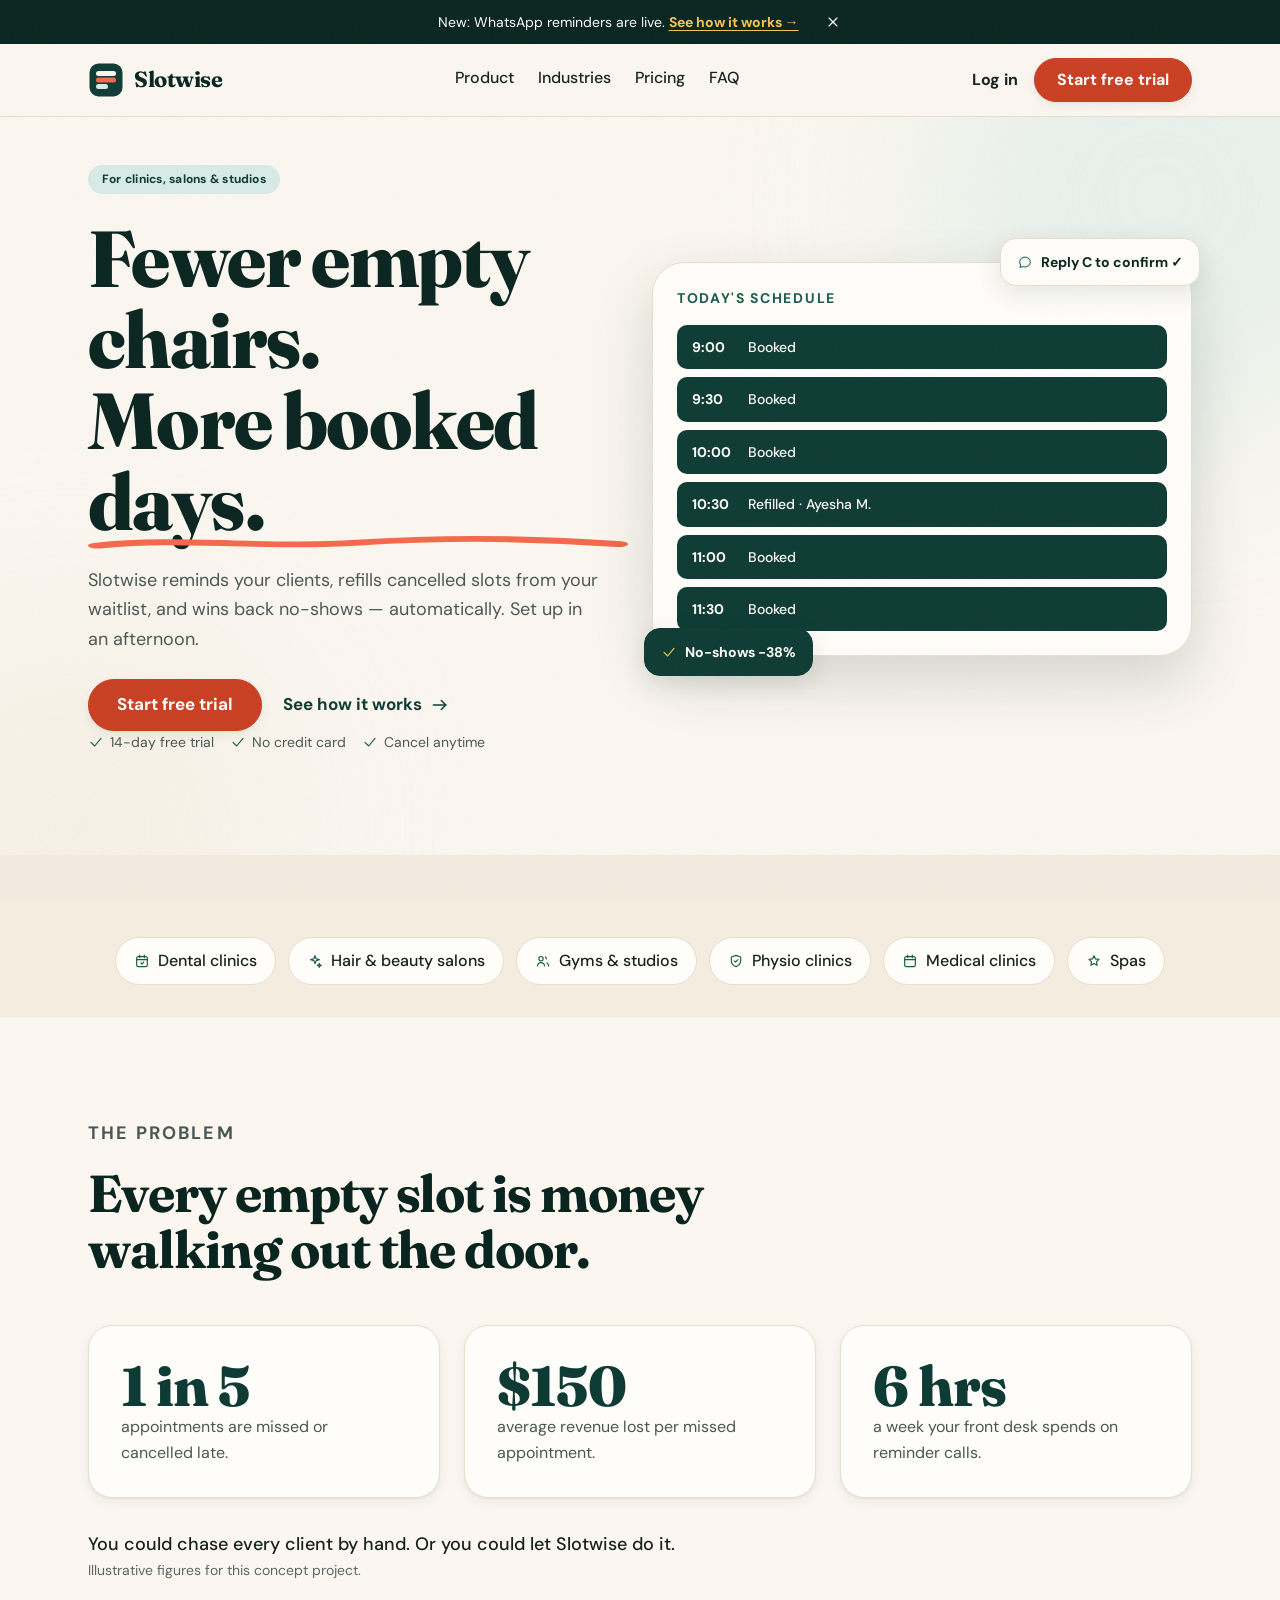
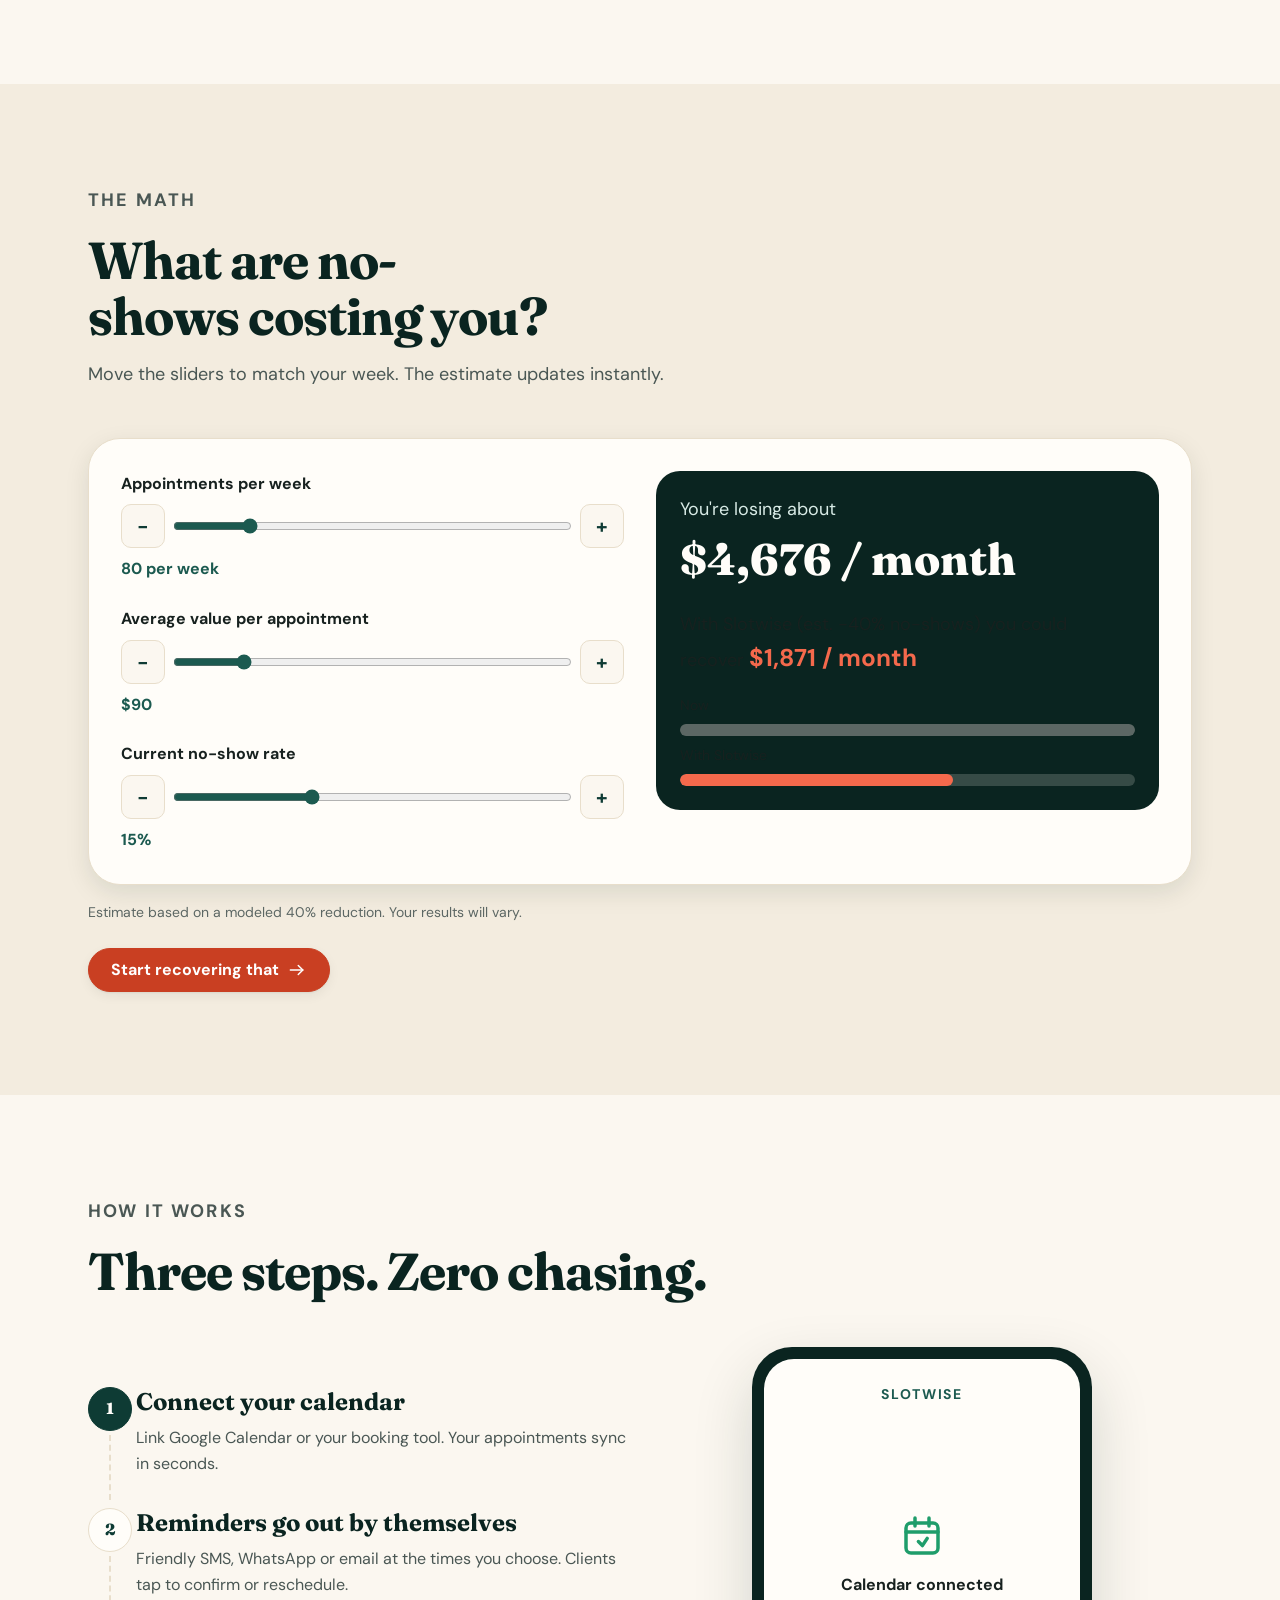
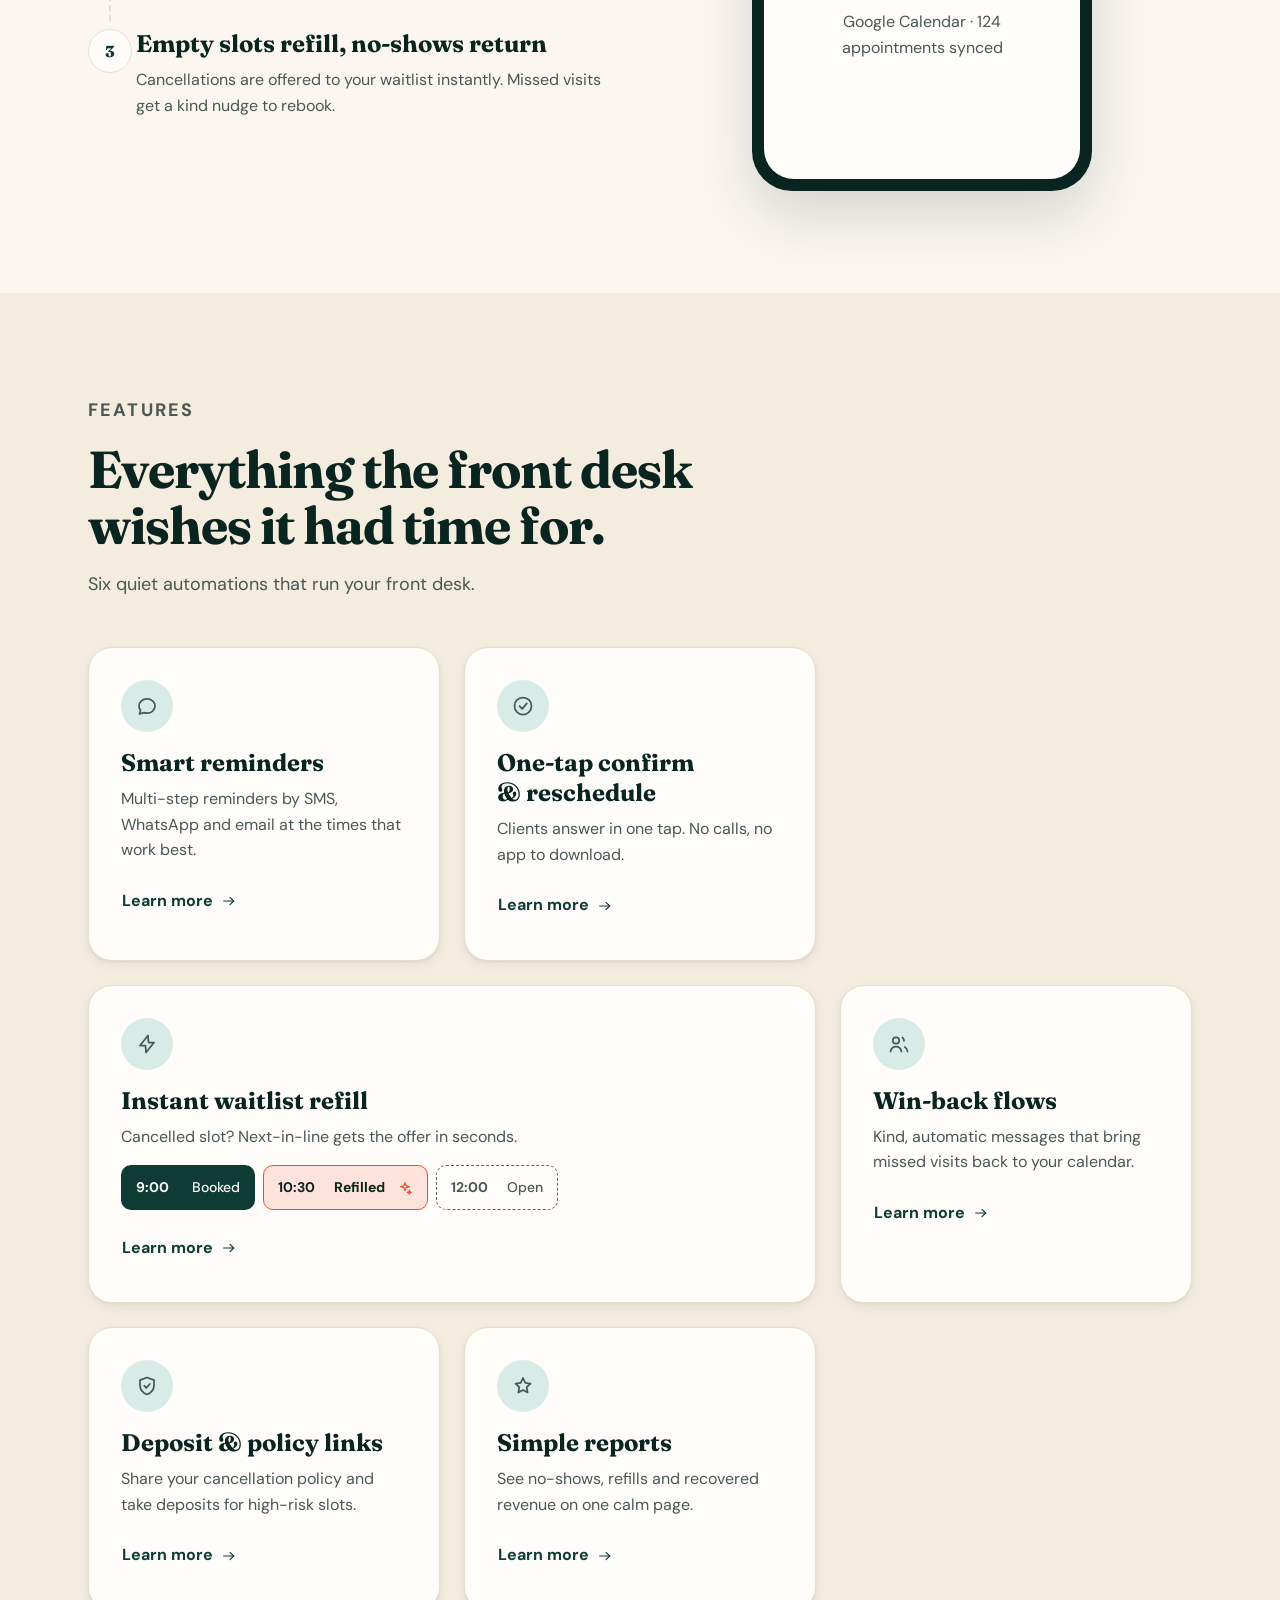
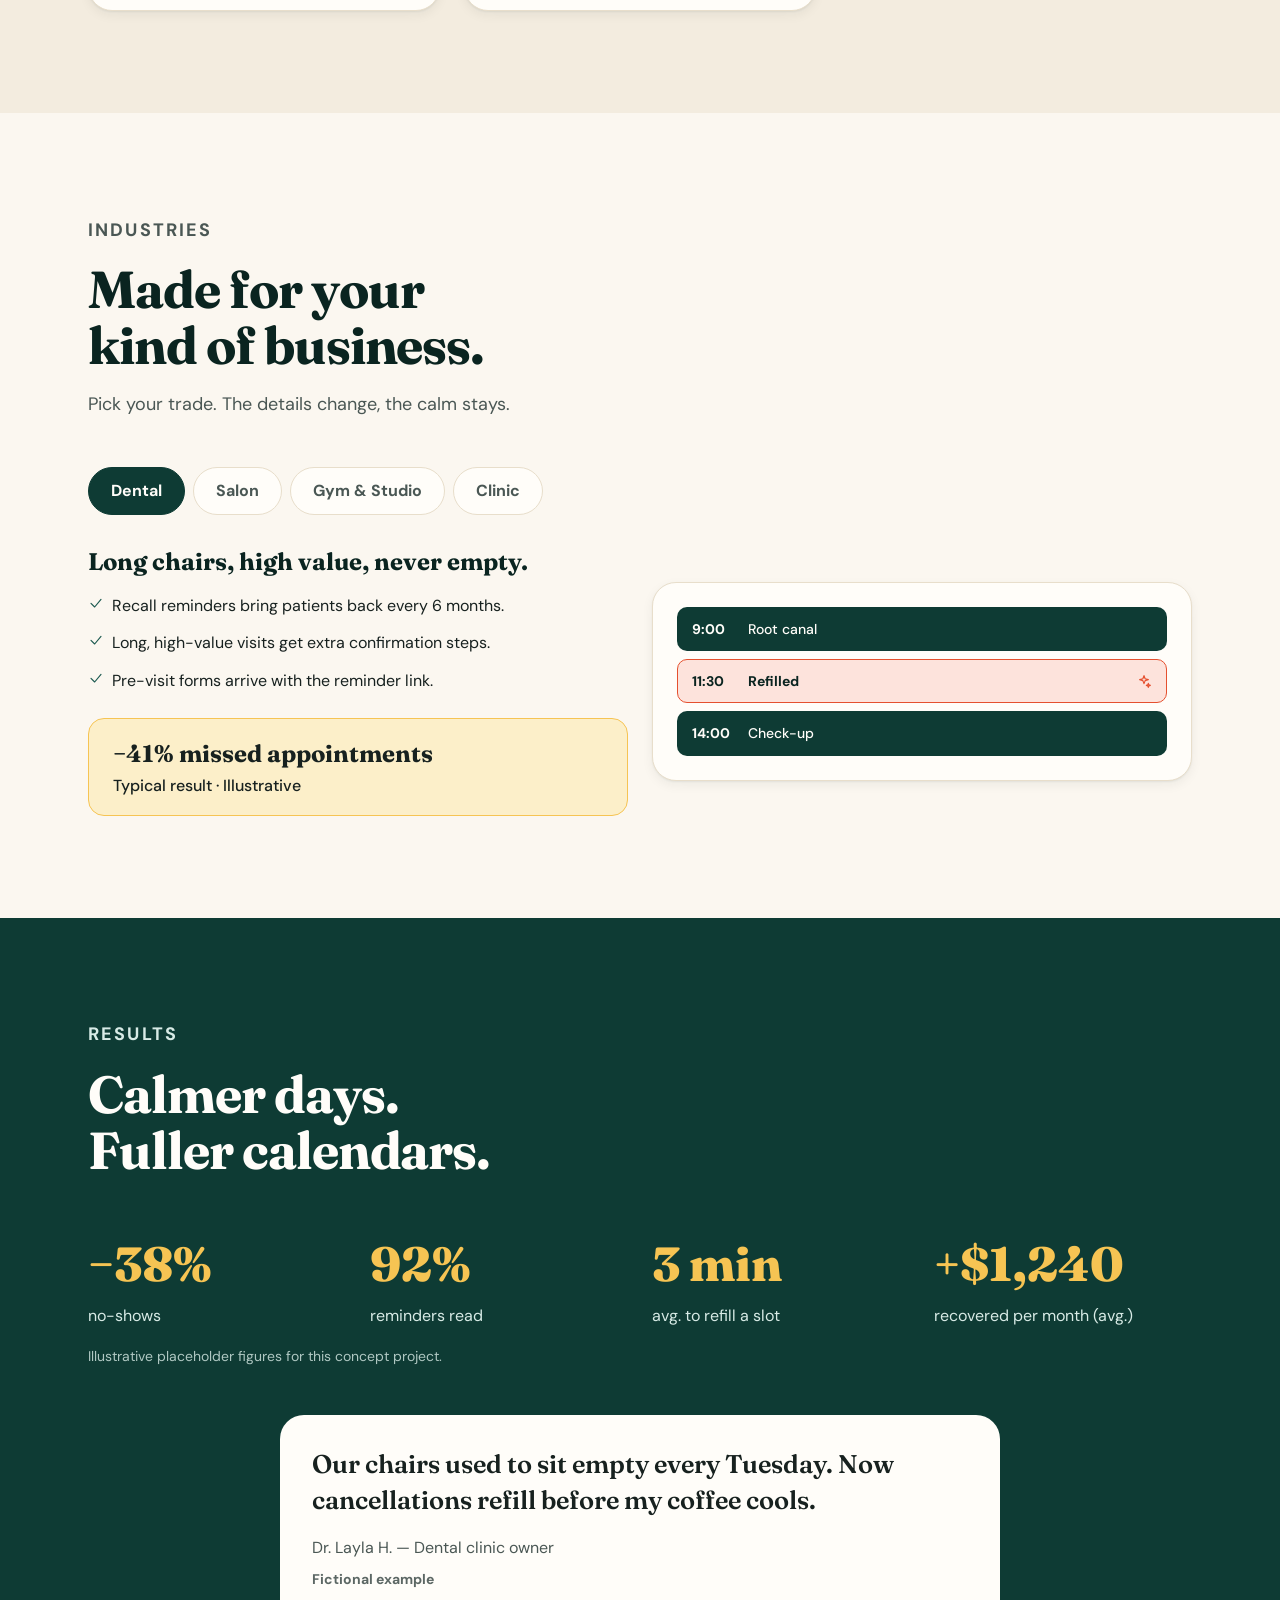
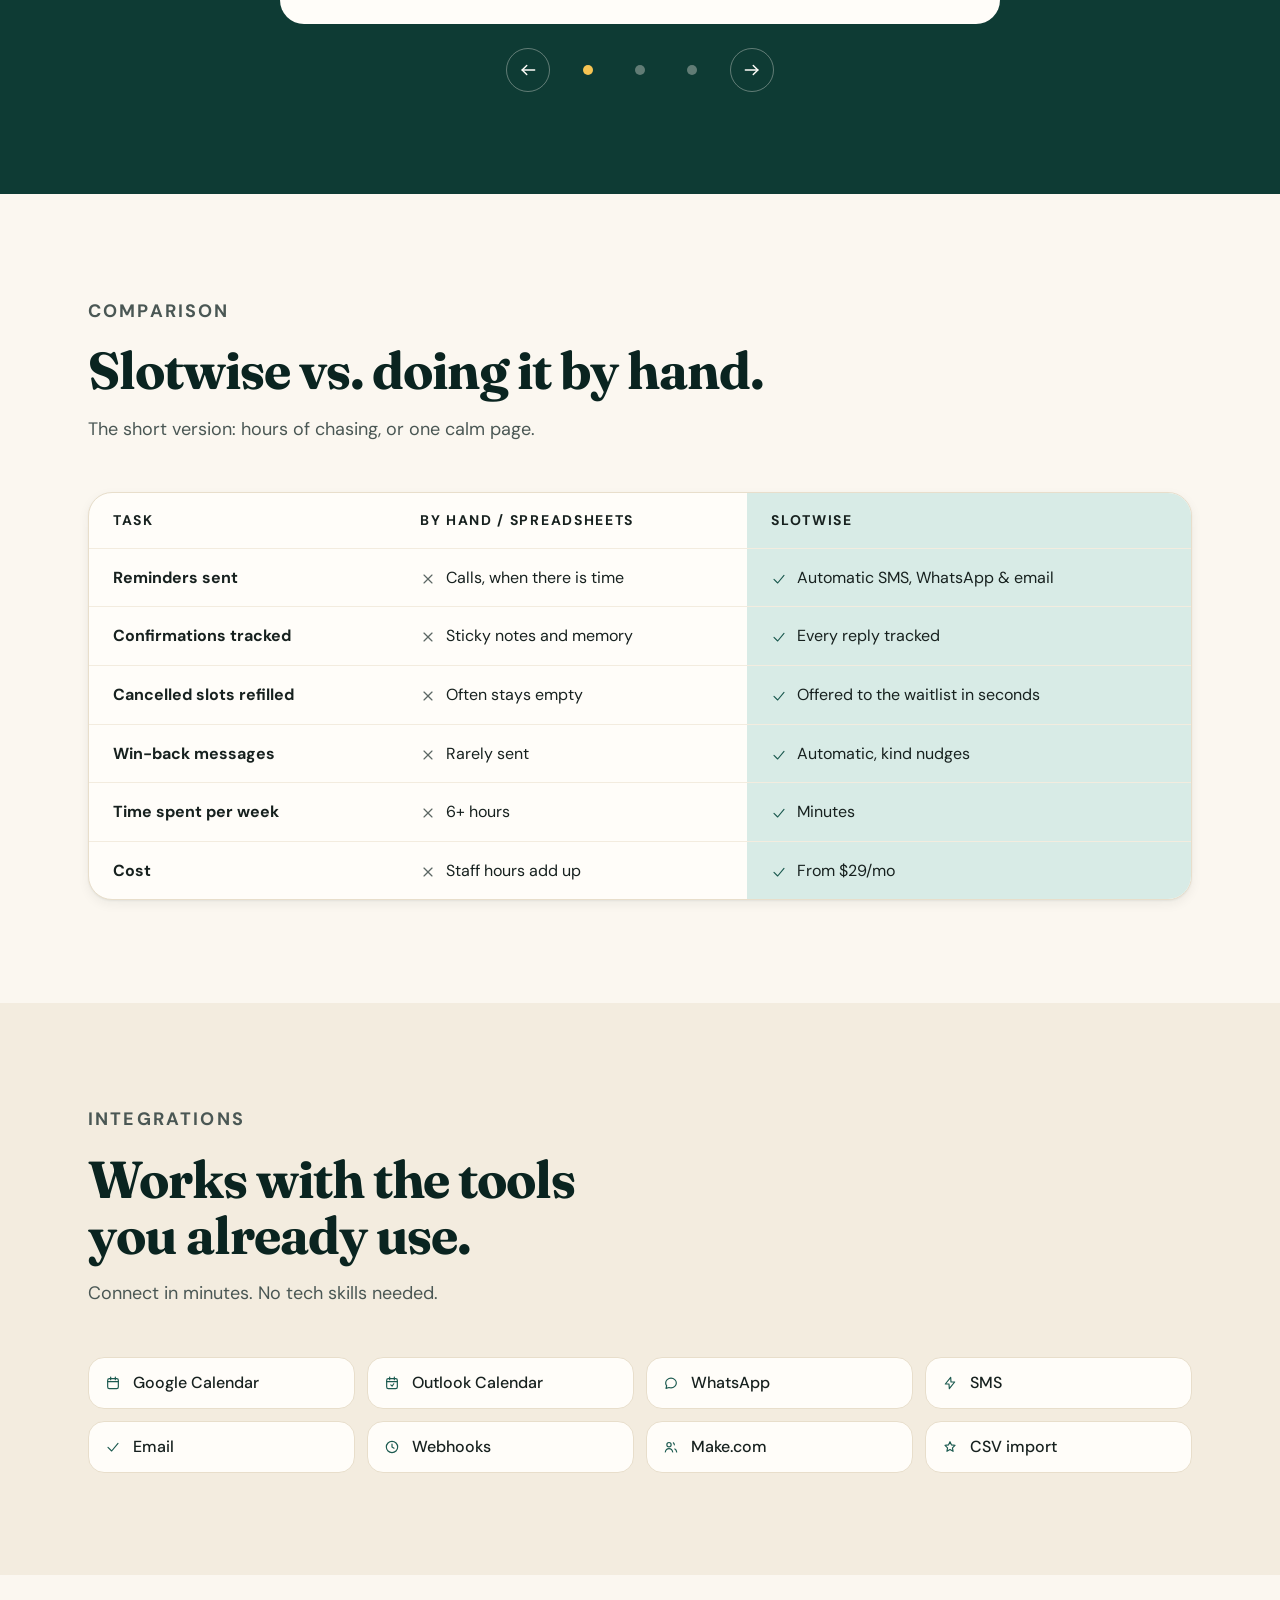
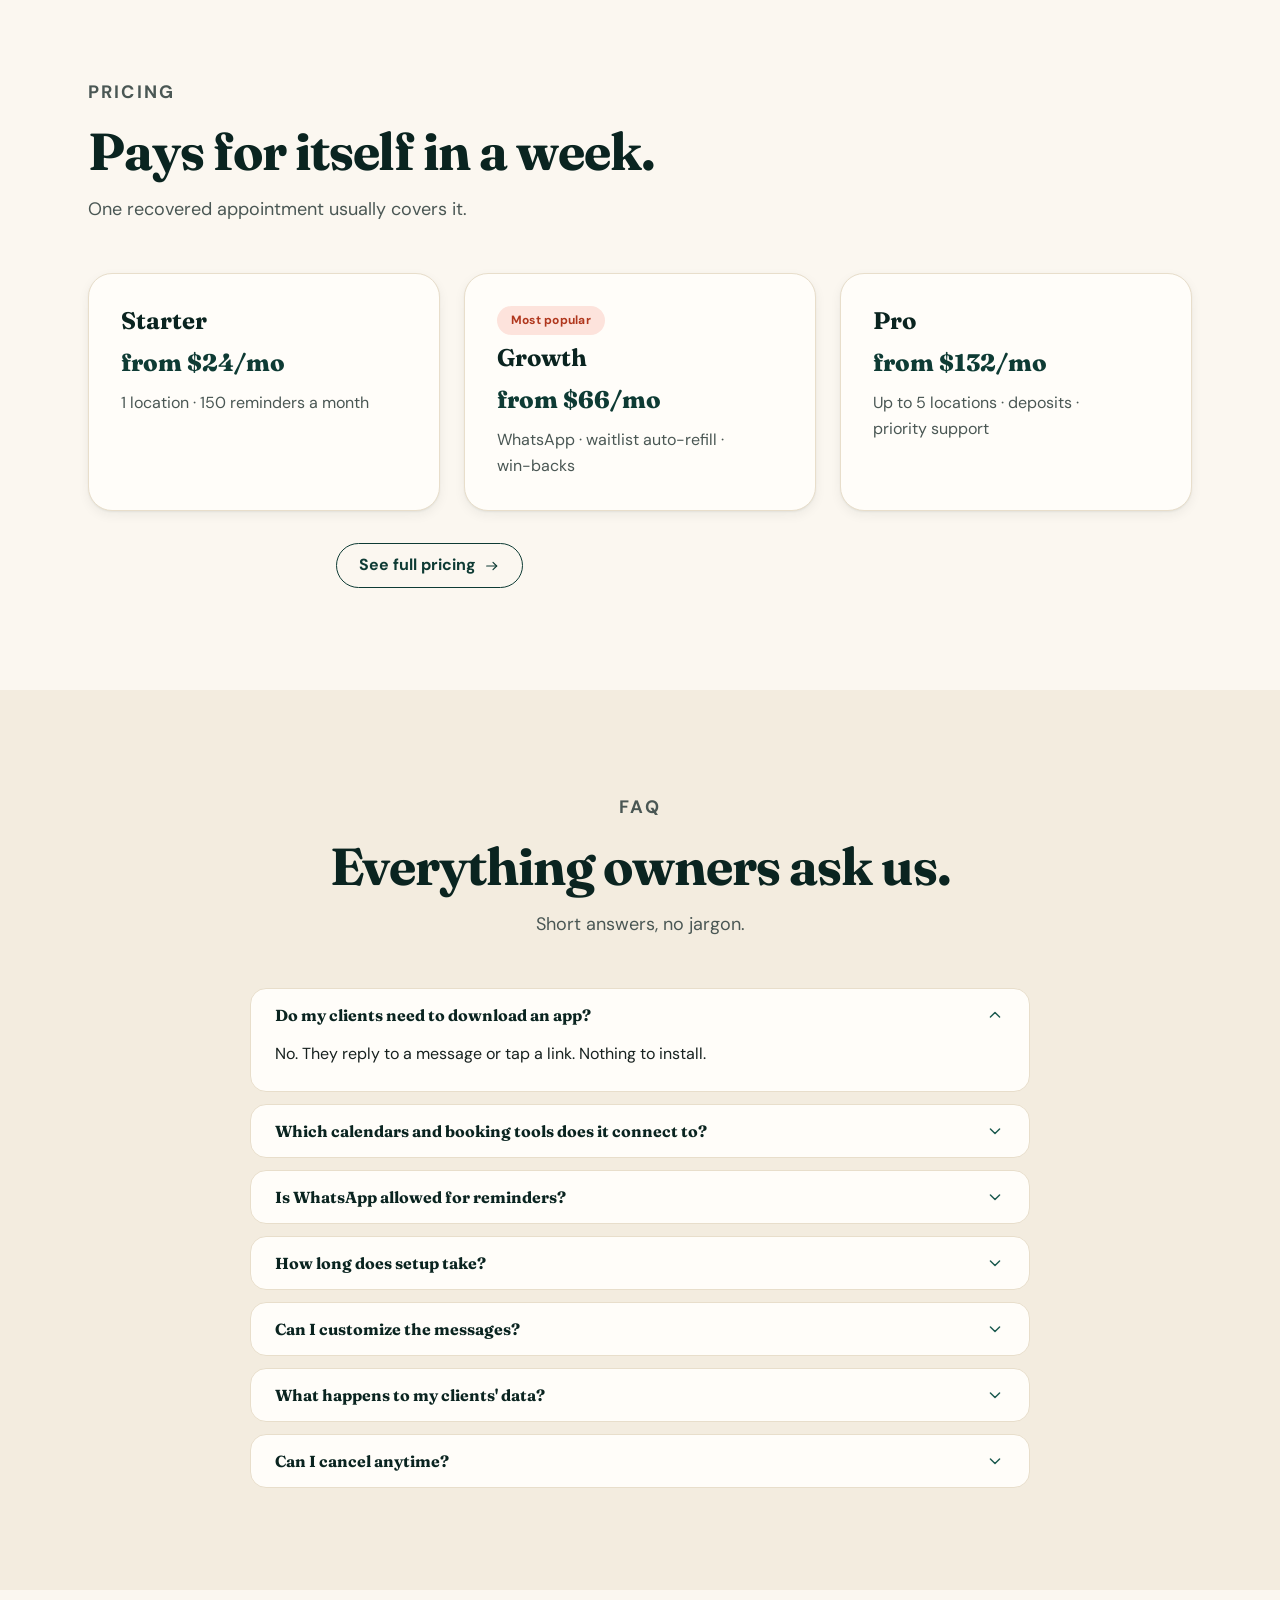
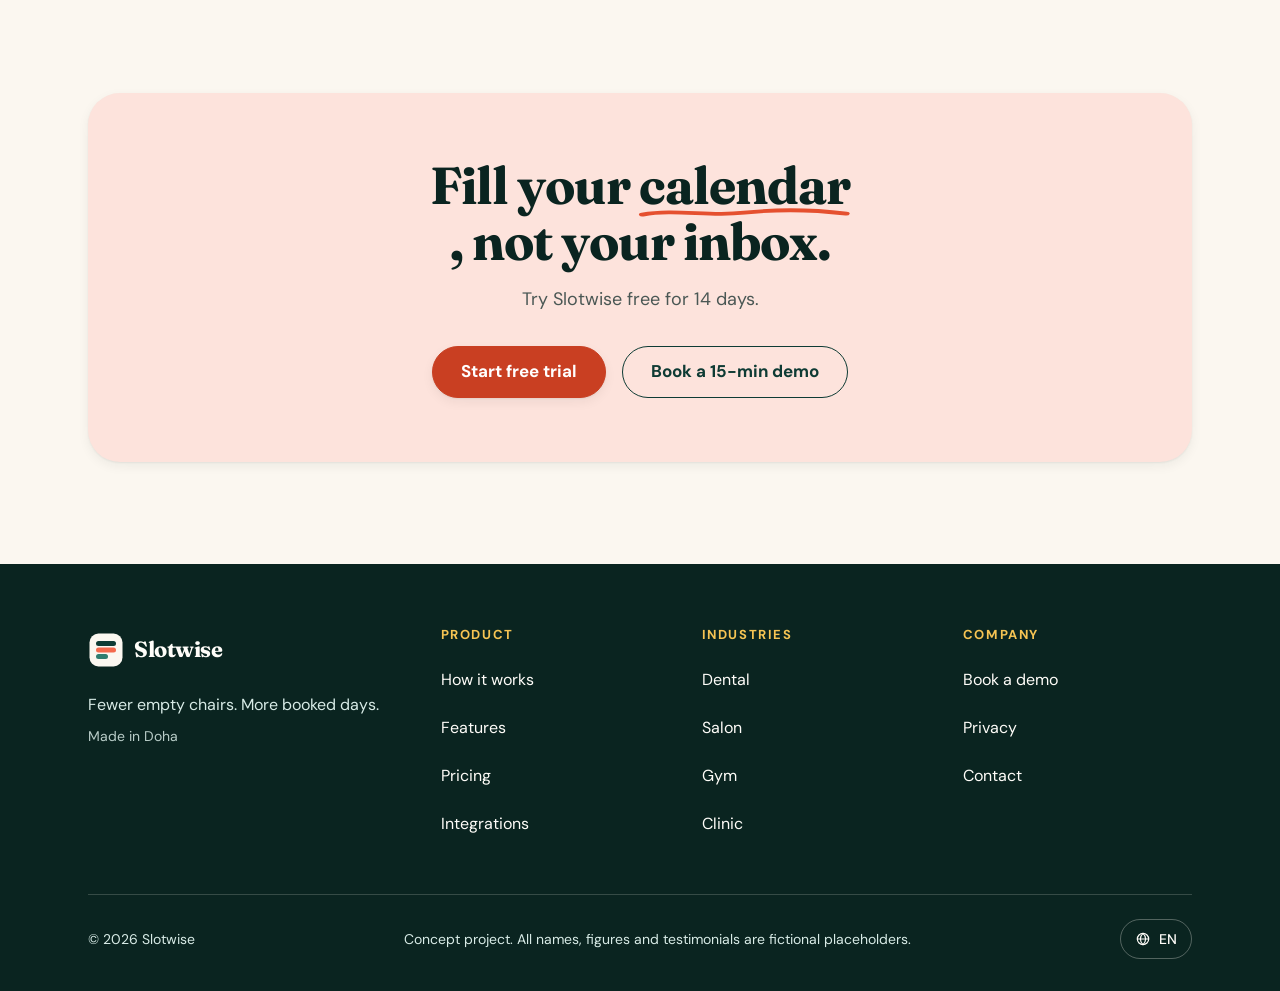
==== commit cba8c6cd: "Self-host fonts (variable woff2, preloaded) for LCP; tighten CSP" ====
--- a/index.html
+++ b/index.html
@@ -9,9 +9,7 @@
       content="Slotwise reminds your clients, refills cancelled slots from your waitlist, and wins back no-shows — automatically."
     />
     <meta name="theme-color" content="#0E3B34" />
-    <script>
-      document.documentElement.classList.add("js");
-    </script>
+    <script src="assets/js/js-class.js"></script>
     <link rel="icon" type="image/svg+xml" href="assets/img/favicon.svg" />
     <link rel="apple-touch-icon" href="assets/img/apple-touch-icon.png" />
     <link rel="manifest" href="site.webmanifest" />
@@ -35,12 +33,8 @@
       content="Slotwise reminds your clients, refills cancelled slots from your waitlist, and wins back no-shows — automatically."
     />
     <meta name="twitter:image" content="https://slotwise.vercel.app/assets/img/og-image.png" />
-    <link rel="preconnect" href="https://fonts.googleapis.com" />
-    <link rel="preconnect" href="https://fonts.gstatic.com" crossorigin />
-    <link
-      href="https://fonts.googleapis.com/css2?family=DM+Sans:wght@400;500;700&family=Fraunces:opsz,wght@9..144,600;9..144,700;9..144,800&display=swap"
-      rel="stylesheet"
-    />
+    <link rel="preload" href="assets/fonts/fraunces-var-latin.woff2" as="font" type="font/woff2" crossorigin />
+    <link rel="preload" href="assets/fonts/dmsans-var-latin.woff2" as="font" type="font/woff2" crossorigin />
     <link rel="stylesheet" href="assets/css/tokens.css" />
     <link rel="stylesheet" href="assets/css/base.css" />
     <link rel="stylesheet" href="assets/css/layout.css" />
@@ -504,7 +498,7 @@
               </div>
             </div>
           </div>
-          <p class="footnote" style="margin-top: 16px">
+          <p class="footnote footnote--gap">
             Estimate based on a modeled 40% reduction. Your results will vary.
           </p>
           <p class="calc__cta">
@@ -844,7 +838,7 @@
             </figure>
             <div class="carousel__controls">
               <button class="carousel__arrow" type="button" data-carousel-prev aria-label="Previous testimonial">
-                <svg class="icon" aria-hidden="true" style="transform: rotate(180deg)">
+                <svg class="icon icon--flip" aria-hidden="true">
                   <use href="assets/icons/sprite.svg#arrow-right" />
                 </svg>
               </button>
@@ -1034,7 +1028,7 @@
       <!-- FAQ -->
       <section class="section section--alt" aria-labelledby="faq-title" id="faq">
         <div class="container">
-          <div class="section-head" style="margin-inline: auto; text-align: center">
+          <div class="section-head section-head--center">
             <p class="eyebrow">FAQ</p>
             <h2 id="faq-title">Everything owners ask us.</h2>
             <p>Short answers, no jargon.</p>
--- a/assets/css/base.css
+++ b/assets/css/base.css
@@ -1,4 +1,23 @@
 /* Slotwise base: reset, typography, utilities. Loaded after tokens.css. */
+
+/* Self-hosted variable fonts (latin). Preloaded in <head> for above-the-fold text. */
+@font-face {
+  font-family: "DM Sans";
+  font-style: normal;
+  font-weight: 400 700;
+  font-display: swap;
+  src: url("../fonts/dmsans-var-latin.woff2") format("woff2");
+  unicode-range: U+0000-00FF, U+0131, U+0152-0153, U+02BB-02BC, U+02C6, U+02DA, U+02DC, U+0304, U+0308, U+0329, U+2000-206F, U+20AC, U+2122, U+2191, U+2193, U+2212, U+2215, U+FEFF, U+FFFD;
+}
+
+@font-face {
+  font-family: "Fraunces";
+  font-style: normal;
+  font-weight: 600 800;
+  font-display: swap;
+  src: url("../fonts/fraunces-var-latin.woff2") format("woff2");
+  unicode-range: U+0000-00FF, U+0131, U+0152-0153, U+02BB-02BC, U+02C6, U+02DA, U+02DC, U+0304, U+0308, U+0329, U+2000-206F, U+20AC, U+2122, U+2191, U+2193, U+2212, U+2215, U+FEFF, U+FFFD;
+}
 
 *,
 *::before,
@@ -119,6 +138,12 @@
   outline-offset: 2px;
   box-shadow: 0 0 0 4px var(--sun-400);
   border-radius: 4px;
+}
+
+/* The hidden attribute must always win: author display rules
+   (grid/flex cards, panels, chat screens) otherwise override it. */
+[hidden] {
+  display: none !important;
 }
 
 /* Anchors stop below the sticky nav. */
--- a/assets/css/components.css
+++ b/assets/css/components.css
@@ -30,6 +30,10 @@
   font-size: 1.0625rem;
 }
 
+.btn--block {
+  width: 100%;
+}
+
 /* Primary: #c93f22 — the lightest coral that passes 4.5:1 with white text. */
 .btn--primary {
   background-color: #c93f22;
@@ -76,7 +80,6 @@
 .btn--ghost:hover .icon {
   transform: translateX(4px);
 }
-
 .btn--ghost:hover {
   color: var(--coral-600);
 }
@@ -99,6 +102,10 @@
 .icon--sm {
   width: 16px;
   height: 16px;
+}
+
+.icon--flip {
+  transform: rotate(180deg);
 }
 
 /* ---------- Cards ---------- */
--- a/assets/css/sections.css
+++ b/assets/css/sections.css
@@ -328,6 +328,20 @@
 .footnote {
   font-size: var(--text-small);
   color: var(--ink-400);
+}
+
+.footnote--gap {
+  margin-top: var(--space-4);
+}
+
+/* Centered section header variant (FAQ, pricing FAQ). */
+.section-head--center {
+  margin-inline: auto;
+  text-align: center;
+}
+
+.section-head--center p {
+  margin-inline: auto;
 }
 
 /* ---------- Calculator ---------- */
@@ -1214,11 +1228,13 @@
   }
 }
 
-/* Hero loop toast + waitlist pill (created by main.js). */
+/* Hero loop toast + waitlist pill (created by main.js).
+   Bottom-right so they never cover the floating bubble card. */
 .hero-toast,
 .hero-pill {
   position: absolute;
-  top: 12px;
+  top: auto;
+  bottom: 12px;
   right: 12px;
   padding: 8px 14px;
   border-radius: var(--radius-pill);
--- a/assets/css/pages.css
+++ b/assets/css/pages.css
@@ -16,6 +16,23 @@
   margin: var(--space-4) auto 0;
   font-size: var(--text-body-lg);
   color: var(--ink-600);
+}
+
+/* First line (eyebrow/badge) keeps its distance from the H1. */
+.page-hero p:first-child {
+  margin-bottom: var(--space-4);
+}
+
+.section--flush-top {
+  padding-top: 0;
+}
+
+.demo-title {
+  font-size: var(--text-h2);
+}
+
+.pricing-card__name {
+  font-size: var(--text-h3);
 }
 
 /* ---------- Billing toggle ---------- */
